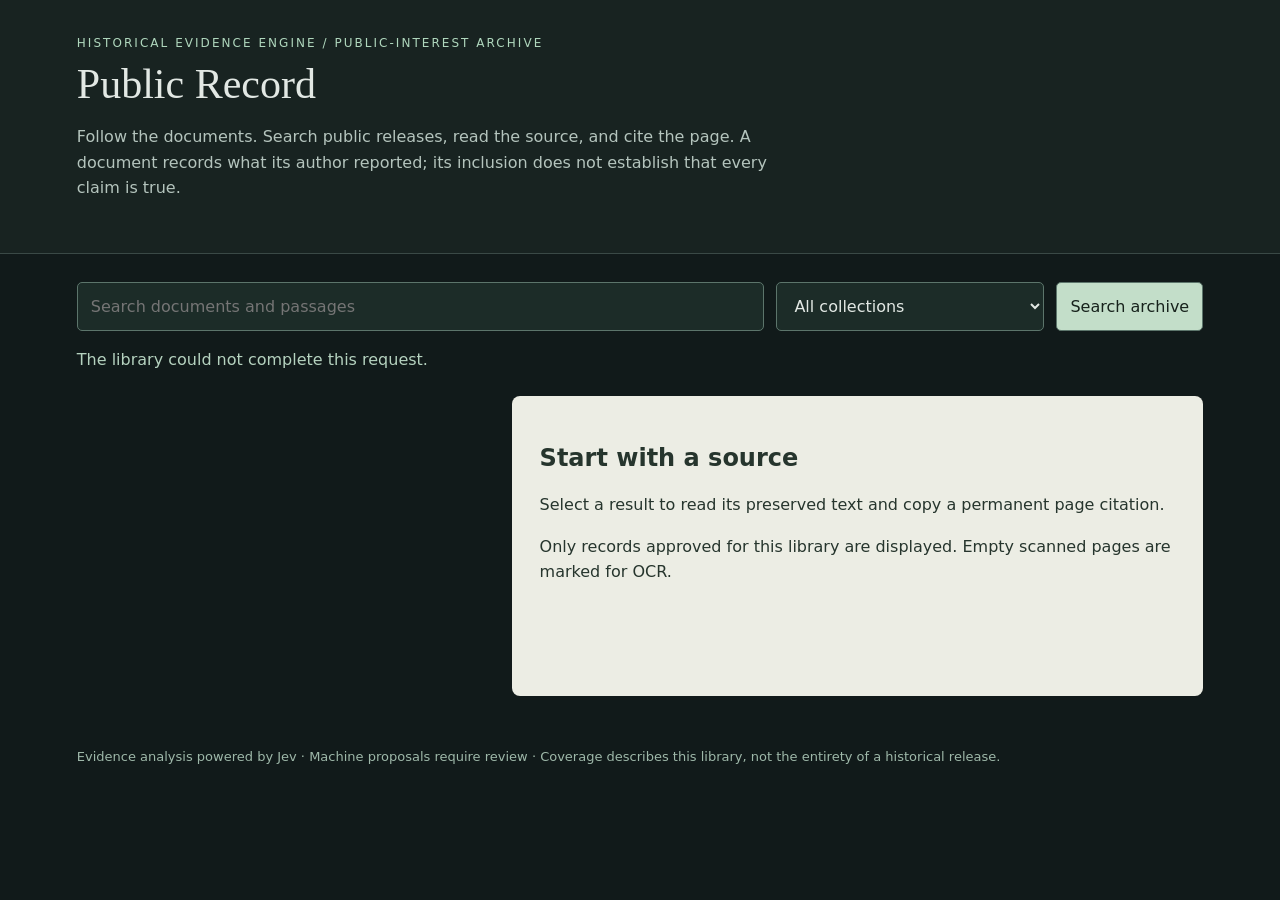
==== src/archive/library.html @ dd809d8c "Add public-interest document library with page search and Jev comparisons" ====
<!doctype html>
<html lang="en"><head><meta charset="utf-8"><meta name="viewport" content="width=device-width,initial-scale=1">
<title>Public Record · Document Library</title>
<style>
:root{font-family:system-ui,sans-serif;color:#e2e8e4;background:#111a1a;color-scheme:dark}*{box-sizing:border-box}body{margin:0}header{padding:36px 6vw;border-bottom:1px solid #3a4946;background:#182321}h1{font:42px Georgia,serif;margin:10px 0}p{line-height:1.6}.eyebrow{letter-spacing:.17em;color:#afd7bd;font-size:12px;text-transform:uppercase}.intro{max-width:720px;color:#b4c4bd}main{padding:28px 6vw;max-width:1600px;margin:auto}form{display:flex;gap:12px;flex-wrap:wrap}input,select,button{font:inherit;padding:13px;border:1px solid #5c756b;border-radius:5px;background:#1c2c28;color:inherit}input{flex:1;min-width:190px}button{cursor:pointer;background:#c3dec9;color:#17221c}a{color:#bee1cc}#layout{display:grid;grid-template-columns:minmax(260px,1fr) minmax(320px,1.7fr);gap:28px;margin-top:24px}.card{padding:22px;margin-bottom:14px;border:1px solid #3b5148;border-radius:7px;background:#182520}.card h2{font:23px Georgia,serif;margin:10px 0}.meta{font-size:12px;color:#afc4b8;line-height:1.7}.excerpt{color:#c2cfc8;font-size:14px}#reader{background:#ecede4;color:#26352d;border-radius:8px;padding:28px;align-self:start;min-height:300px;overflow-wrap:anywhere}#reader a{color:#285e48}#reader .meta{color:#4e6458}.page{border-top:1px solid #a9b9ab;padding:20px 0;scroll-margin:20px}.page p{white-space:pre-wrap;font:17px/1.7 Georgia,serif}.page:target{background:#d5e5cf}.warning{color:#875024}#status{min-height:25px;color:#b5d2bf}#coverage{font-size:13px;color:#acc1b3}footer{padding:25px 6vw;color:#9eb8a9;font-size:13px}mark{background:#f4d990;color:#26352d}@media(max-width:800px){#layout{grid-template-columns:1fr}h1{font-size:34px}#reader{padding:20px}}
</style></head><body>
<header><div class="eyebrow">Historical Evidence Engine / Public-interest archive</div><h1>Public Record</h1><p class="intro">Follow the documents. Search public releases, read the source, and cite the page. A document records what its author reported; its inclusion does not establish that every claim is true.</p></header>
<main><form id="search"><input id="query" aria-label="Search documents" placeholder="Search documents and passages"><select id="collection" aria-label="Collection"><option value="">All collections</option><option value="september11">September 11</option><option value="wikileaks">WikiLeaks</option><option value="snowden">Snowden</option><option value="pentagon_papers">Pentagon Papers</option><option value="pentagon_disclosures">Other Pentagon disclosures</option><option value="epstein">Epstein records</option></select><button>Search archive</button></form><p id="status" role="status"></p><div id="coverage"></div><div id="layout"><section aria-label="Search results"><div id="results"></div><button id="more" hidden>Load more</button></section><article id="reader"><h2>Start with a source</h2><p>Select a result to read its preserved text and copy a permanent page citation.</p><p>Only records approved for this library are displayed. Empty scanned pages are marked for OCR.</p></article></div></main>
<footer>Evidence analysis powered by Jev · Machine proposals require review · Coverage describes this library, not the entirety of a historical release.</footer>
<script>
const $=id=>document.getElementById(id);let offset=0,searchGeneration=0,readerGeneration=0;
function el(tag,text,cls){const e=document.createElement(tag);if(text!==undefined)e.textContent=text;if(cls)e.className=cls;return e}
async function api(url){const r=await fetch(url);if(!r.ok)throw Error('The library could not complete this request.');return r.json()}
function link(text,url){const a=el('a',text);a.href=url;return a}
function highlighted(text){const p=el('p',undefined,'excerpt');const terms=$('query').value.match(/\w+/g)||[];if(!terms.length){p.textContent=text;return p}const escaped=terms.map(t=>t.replace(/[.*+?^${}()|[\]\\]/g,'\\$&'));const pattern=new RegExp('('+escaped.join('|')+')','gi');text.split(pattern).forEach((part,i)=>p.append(i%2?el('mark',part):document.createTextNode(part)));return p}
async function search(reset=true){const generation=++searchGeneration;if(reset){offset=0;$('results').replaceChildren()}$('status').textContent='Searching…';$('more').hidden=true;try{const rows=await api('/api/search?'+new URLSearchParams({q:$('query').value,collection:$('collection').value,offset}));if(generation!==searchGeneration)return;for(const r of rows){const card=el('div',undefined,'card');card.append(el('div',r.collection.replaceAll('_',' ')+' / '+r.release_id,'eyebrow'));const h=el('h2');h.append(link(r.title,'#doc='+r.id+'&page='+r.page));card.append(h,el('div','Page '+r.page+' · '+r.extraction_status.replaceAll('_',' '),'meta'),highlighted(r.excerpt));$('results').append(card)}offset+=rows.length;$('status').textContent=offset?offset+' page results loaded':'No approved documents match. Import a source manifest and review publication to populate the library.';$('more').hidden=rows.length<30}catch(e){$('status').textContent=e.message}}
async function read(){const params=new URLSearchParams(location.hash.slice(1));if(!params.has('doc'))return;const generation=++readerGeneration;try{const d=await api('/api/documents/'+encodeURIComponent(params.get('doc')));if(generation!==readerGeneration)return;const box=$('reader');box.replaceChildren(el('div',d.collection.replaceAll('_',' '),'eyebrow'),el('h2',d.title),el('p','Release: '+d.release_id+' · Retrieved '+d.retrieved_at.slice(0,10),'meta'));const source=link('Original source',d.source_url);source.target='_blank';source.rel='noopener noreferrer';if(d.format==='record')box.append(el('p','Normalized source record: this may contain only metadata, not the full original document.','warning'));box.append(source,document.createTextNode(' · '),link('Download preserved file','/api/documents/'+d.id+'/original'),el('p','SHA-256: '+d.sha256,'meta'));for(const page of d.pages){const section=el('section',undefined,'page');section.id='page-'+page.number;section.append(el('h3','Page '+page.number));const cite=el('button','Copy page citation');cite.onclick=async()=>{const url=location.origin+'/#doc='+d.id+'&page='+page.number;try{await navigator.clipboard.writeText(d.title+', p. '+page.number+'. '+d.source_url+' — '+url);cite.textContent='Copied'}catch{cite.textContent='Copy this page URL from the address bar';location.hash='doc='+d.id+'&page='+page.number}};section.append(cite,el('p',page.needs_ocr?'This page requires OCR. Consult the preserved original.':page.text,page.needs_ocr?'warning':undefined));box.append(section)}const page=Number(params.get('page')||1);$('page-'+page)?.scrollIntoView({block:'start'})}catch(e){$('reader').replaceChildren(el('p',e.message))}}
$('search').onsubmit=e=>{e.preventDefault();search()};$('more').onclick=()=>search(false);window.addEventListener('hashchange',read);search();read();api('/api/coverage').then(rows=>{$('coverage').textContent=rows.map(r=>r.collection+': '+r.versions+' approved versions'+(r.needs_ocr?' ('+r.needs_ocr+' need OCR)':'')).join(' · ')||'No published records yet.'}).catch(()=>{});
</script></body></html>
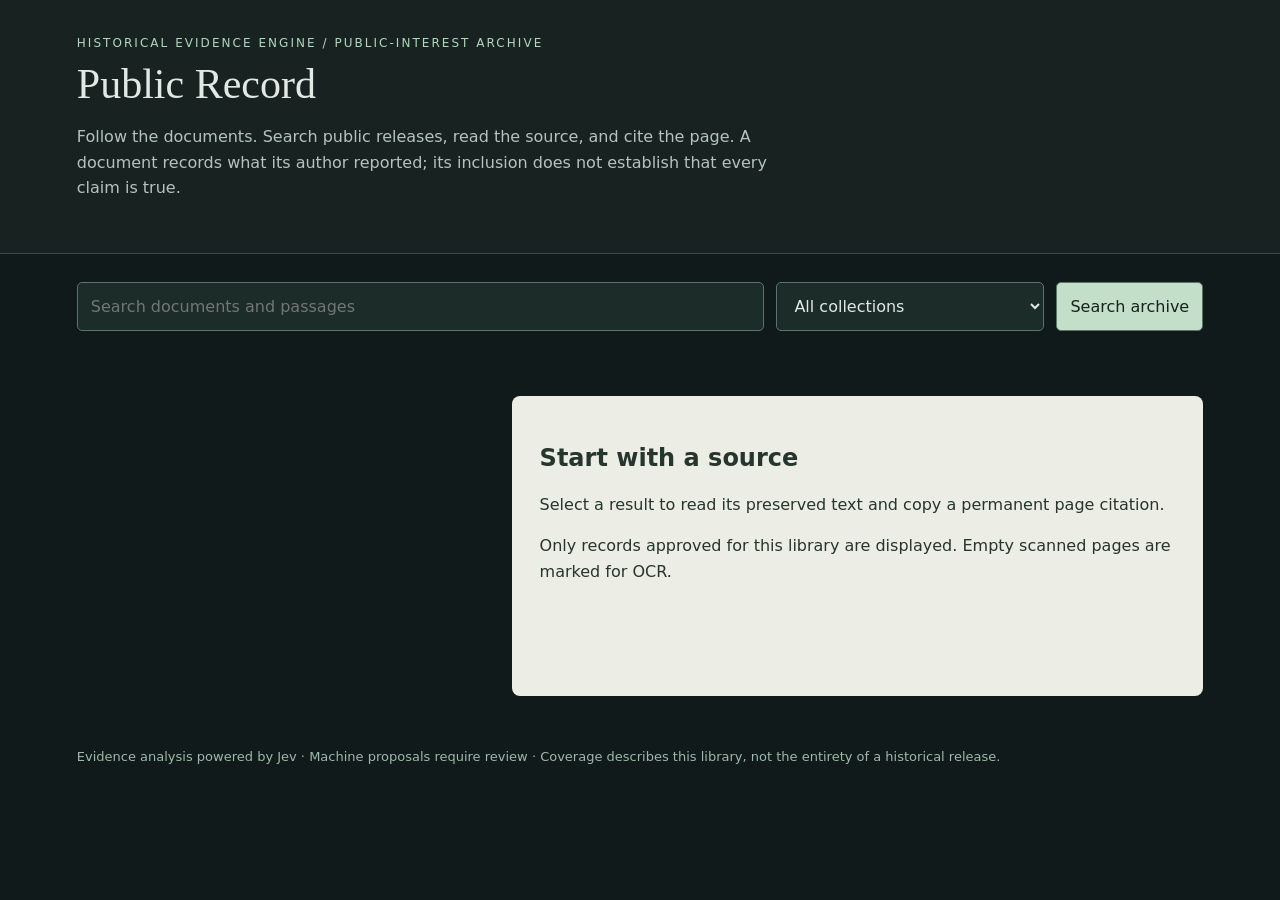
==== commit 506463a2: "Expand archive with complete Pentagon Papers inventory and restartable imports" ====
--- a/src/archive/library.html
+++ b/src/archive/library.html
@@ -3,17 +3,10 @@
 <title>Public Record · Document Library</title>
 <style>
 :root{font-family:system-ui,sans-serif;color:#e2e8e4;background:#111a1a;color-scheme:dark}*{box-sizing:border-box}body{margin:0}header{padding:36px 6vw;border-bottom:1px solid #3a4946;background:#182321}h1{font:42px Georgia,serif;margin:10px 0}p{line-height:1.6}.eyebrow{letter-spacing:.17em;color:#afd7bd;font-size:12px;text-transform:uppercase}.intro{max-width:720px;color:#b4c4bd}main{padding:28px 6vw;max-width:1600px;margin:auto}form{display:flex;gap:12px;flex-wrap:wrap}input,select,button{font:inherit;padding:13px;border:1px solid #5c756b;border-radius:5px;background:#1c2c28;color:inherit}input{flex:1;min-width:190px}button{cursor:pointer;background:#c3dec9;color:#17221c}a{color:#bee1cc}#layout{display:grid;grid-template-columns:minmax(260px,1fr) minmax(320px,1.7fr);gap:28px;margin-top:24px}.card{padding:22px;margin-bottom:14px;border:1px solid #3b5148;border-radius:7px;background:#182520}.card h2{font:23px Georgia,serif;margin:10px 0}.meta{font-size:12px;color:#afc4b8;line-height:1.7}.excerpt{color:#c2cfc8;font-size:14px}#reader{background:#ecede4;color:#26352d;border-radius:8px;padding:28px;align-self:start;min-height:300px;overflow-wrap:anywhere}#reader a{color:#285e48}#reader .meta{color:#4e6458}.page{border-top:1px solid #a9b9ab;padding:20px 0;scroll-margin:20px}.page p{white-space:pre-wrap;font:17px/1.7 Georgia,serif}.page:target{background:#d5e5cf}.warning{color:#875024}#status{min-height:25px;color:#b5d2bf}#coverage{font-size:13px;color:#acc1b3}footer{padding:25px 6vw;color:#9eb8a9;font-size:13px}mark{background:#f4d990;color:#26352d}@media(max-width:800px){#layout{grid-template-columns:1fr}h1{font-size:34px}#reader{padding:20px}}
+
+.page-nav{display:flex;align-items:center;gap:8px;margin-top:22px}.page-nav input{width:78px;min-width:50px;flex:none;background:#fff;color:#26352d}.page-nav button{padding:9px}.page-nav span{font-size:13px}button:disabled{opacity:.45;cursor:default}.coverage-total{font-size:17px;color:#c8dece}details{margin-top:16px}summary{cursor:pointer;font-size:13px}.card{overflow-wrap:anywhere}
 </style></head><body>
 <header><div class="eyebrow">Historical Evidence Engine / Public-interest archive</div><h1>Public Record</h1><p class="intro">Follow the documents. Search public releases, read the source, and cite the page. A document records what its author reported; its inclusion does not establish that every claim is true.</p></header>
 <main><form id="search"><input id="query" aria-label="Search documents" placeholder="Search documents and passages"><select id="collection" aria-label="Collection"><option value="">All collections</option><option value="september11">September 11</option><option value="wikileaks">WikiLeaks</option><option value="snowden">Snowden</option><option value="pentagon_papers">Pentagon Papers</option><option value="pentagon_disclosures">Other Pentagon disclosures</option><option value="epstein">Epstein records</option></select><button>Search archive</button></form><p id="status" role="status"></p><div id="coverage"></div><div id="layout"><section aria-label="Search results"><div id="results"></div><button id="more" hidden>Load more</button></section><article id="reader"><h2>Start with a source</h2><p>Select a result to read its preserved text and copy a permanent page citation.</p><p>Only records approved for this library are displayed. Empty scanned pages are marked for OCR.</p></article></div></main>
 <footer>Evidence analysis powered by Jev · Machine proposals require review · Coverage describes this library, not the entirety of a historical release.</footer>
-<script>
-const $=id=>document.getElementById(id);let offset=0,searchGeneration=0,readerGeneration=0;
-function el(tag,text,cls){const e=document.createElement(tag);if(text!==undefined)e.textContent=text;if(cls)e.className=cls;return e}
-async function api(url){const r=await fetch(url);if(!r.ok)throw Error('The library could not complete this request.');return r.json()}
-function link(text,url){const a=el('a',text);a.href=url;return a}
-function highlighted(text){const p=el('p',undefined,'excerpt');const terms=$('query').value.match(/\w+/g)||[];if(!terms.length){p.textContent=text;return p}const escaped=terms.map(t=>t.replace(/[.*+?^${}()|[\]\\]/g,'\\$&'));const pattern=new RegExp('('+escaped.join('|')+')','gi');text.split(pattern).forEach((part,i)=>p.append(i%2?el('mark',part):document.createTextNode(part)));return p}
-async function search(reset=true){const generation=++searchGeneration;if(reset){offset=0;$('results').replaceChildren()}$('status').textContent='Searching…';$('more').hidden=true;try{const rows=await api('/api/search?'+new URLSearchParams({q:$('query').value,collection:$('collection').value,offset}));if(generation!==searchGeneration)return;for(const r of rows){const card=el('div',undefined,'card');card.append(el('div',r.collection.replaceAll('_',' ')+' / '+r.release_id,'eyebrow'));const h=el('h2');h.append(link(r.title,'#doc='+r.id+'&page='+r.page));card.append(h,el('div','Page '+r.page+' · '+r.extraction_status.replaceAll('_',' '),'meta'),highlighted(r.excerpt));$('results').append(card)}offset+=rows.length;$('status').textContent=offset?offset+' page results loaded':'No approved documents match. Import a source manifest and review publication to populate the library.';$('more').hidden=rows.length<30}catch(e){$('status').textContent=e.message}}
-async function read(){const params=new URLSearchParams(location.hash.slice(1));if(!params.has('doc'))return;const generation=++readerGeneration;try{const d=await api('/api/documents/'+encodeURIComponent(params.get('doc')));if(generation!==readerGeneration)return;const box=$('reader');box.replaceChildren(el('div',d.collection.replaceAll('_',' '),'eyebrow'),el('h2',d.title),el('p','Release: '+d.release_id+' · Retrieved '+d.retrieved_at.slice(0,10),'meta'));const source=link('Original source',d.source_url);source.target='_blank';source.rel='noopener noreferrer';if(d.format==='record')box.append(el('p','Normalized source record: this may contain only metadata, not the full original document.','warning'));box.append(source,document.createTextNode(' · '),link('Download preserved file','/api/documents/'+d.id+'/original'),el('p','SHA-256: '+d.sha256,'meta'));for(const page of d.pages){const section=el('section',undefined,'page');section.id='page-'+page.number;section.append(el('h3','Page '+page.number));const cite=el('button','Copy page citation');cite.onclick=async()=>{const url=location.origin+'/#doc='+d.id+'&page='+page.number;try{await navigator.clipboard.writeText(d.title+', p. '+page.number+'. '+d.source_url+' — '+url);cite.textContent='Copied'}catch{cite.textContent='Copy this page URL from the address bar';location.hash='doc='+d.id+'&page='+page.number}};section.append(cite,el('p',page.needs_ocr?'This page requires OCR. Consult the preserved original.':page.text,page.needs_ocr?'warning':undefined));box.append(section)}const page=Number(params.get('page')||1);$('page-'+page)?.scrollIntoView({block:'start'})}catch(e){$('reader').replaceChildren(el('p',e.message))}}
-$('search').onsubmit=e=>{e.preventDefault();search()};$('more').onclick=()=>search(false);window.addEventListener('hashchange',read);search();read();api('/api/coverage').then(rows=>{$('coverage').textContent=rows.map(r=>r.collection+': '+r.versions+' approved versions'+(r.needs_ocr?' ('+r.needs_ocr+' need OCR)':'')).join(' · ')||'No published records yet.'}).catch(()=>{});
-</script></body></html>
+<script src="/library.js"></script></body></html>
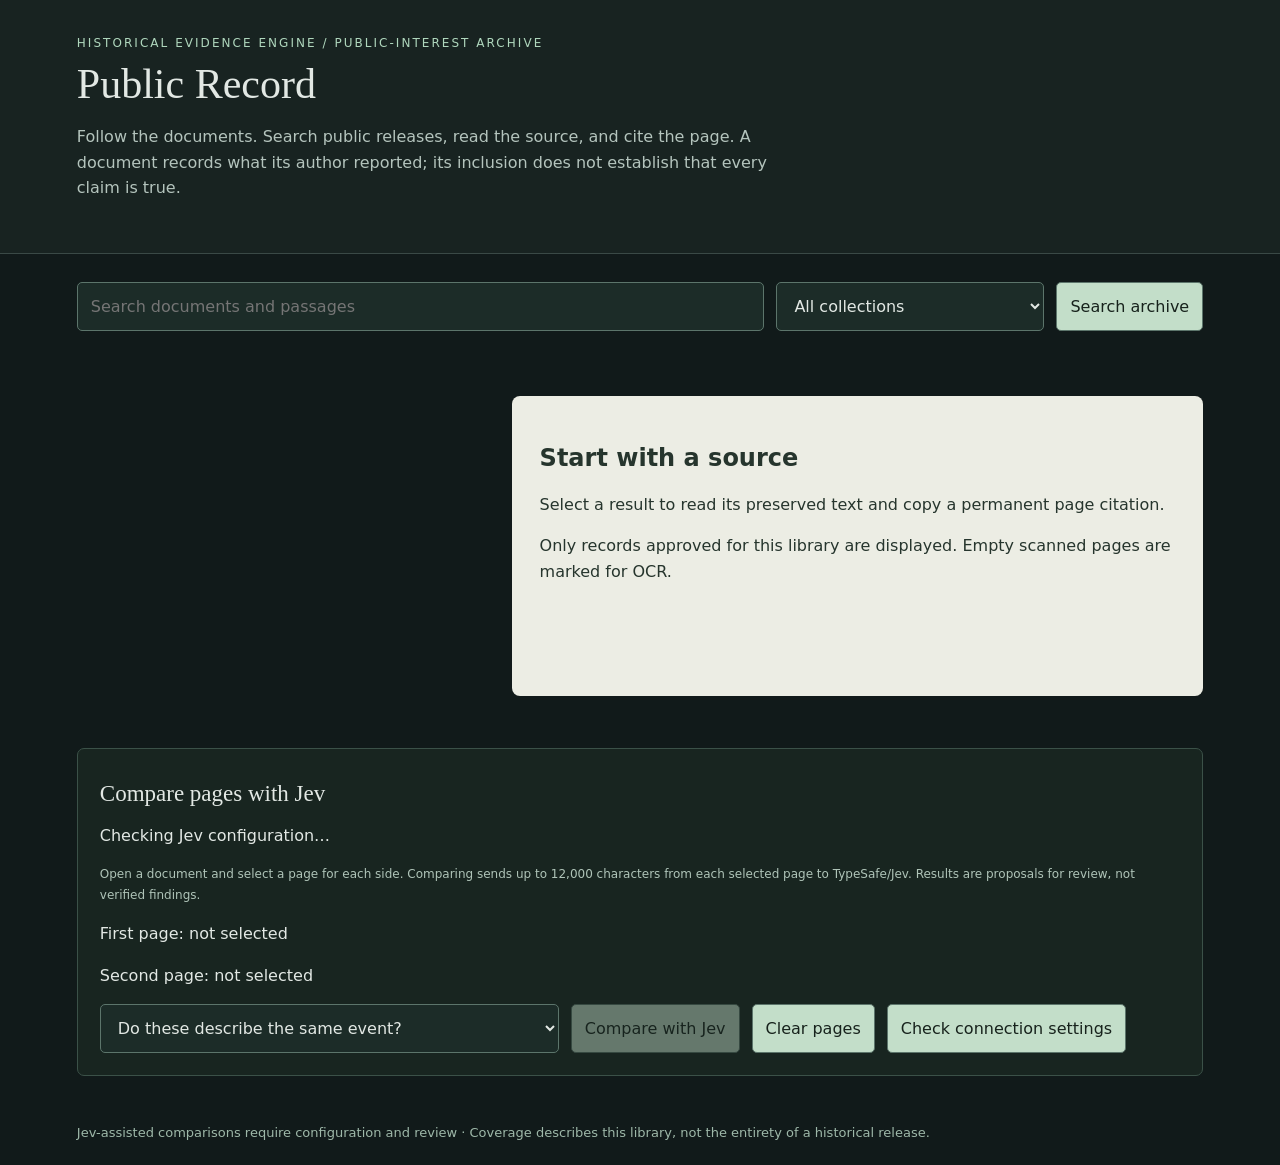
==== commit ebe9a5ec: "Wire Jev page comparisons into archive reader" ====
--- a/src/archive/library.html
+++ b/src/archive/library.html
@@ -8,5 +8,6 @@
 </style></head><body>
 <header><div class="eyebrow">Historical Evidence Engine / Public-interest archive</div><h1>Public Record</h1><p class="intro">Follow the documents. Search public releases, read the source, and cite the page. A document records what its author reported; its inclusion does not establish that every claim is true.</p></header>
 <main><form id="search"><input id="query" aria-label="Search documents" placeholder="Search documents and passages"><select id="collection" aria-label="Collection"><option value="">All collections</option><option value="september11">September 11</option><option value="wikileaks">WikiLeaks</option><option value="snowden">Snowden</option><option value="pentagon_papers">Pentagon Papers</option><option value="pentagon_disclosures">Other Pentagon disclosures</option><option value="epstein">Epstein records</option></select><button>Search archive</button></form><p id="status" role="status"></p><div id="coverage"></div><div id="layout"><section aria-label="Search results"><div id="results"></div><button id="more" hidden>Load more</button></section><article id="reader"><h2>Start with a source</h2><p>Select a result to read its preserved text and copy a permanent page citation.</p><p>Only records approved for this library are displayed. Empty scanned pages are marked for OCR.</p></article></div></main>
-<footer>Evidence analysis powered by Jev · Machine proposals require review · Coverage describes this library, not the entirety of a historical release.</footer>
+<section id="jev" class="card" style="margin:24px 6vw" aria-label="Jev comparison"><h2>Compare pages with Jev</h2><p id="jev-status" role="status">Checking Jev configuration…</p><p class="meta">Open a document and select a page for each side. Comparing sends up to 12,000 characters from each selected page to TypeSafe/Jev. Results are proposals for review, not verified findings.</p><p id="jev-left">First page: not selected</p><p id="jev-right">Second page: not selected</p><form id="jev-form"><select id="jev-question" aria-label="Comparison question"><option value="same_event">Do these describe the same event?</option><option value="same_entity">Do these refer to the same person or organization?</option><option value="duplicate_or_derivative">Is one a duplicate or derived from the other?</option></select><button id="jev-run" disabled>Compare with Jev</button><button id="jev-clear" type="button">Clear pages</button><button id="jev-refresh" type="button">Check connection settings</button></form><div id="jev-result" aria-live="polite"></div></section>
+<footer>Jev-assisted comparisons require configuration and review · Coverage describes this library, not the entirety of a historical release.</footer>
 <script src="/library.js"></script></body></html>
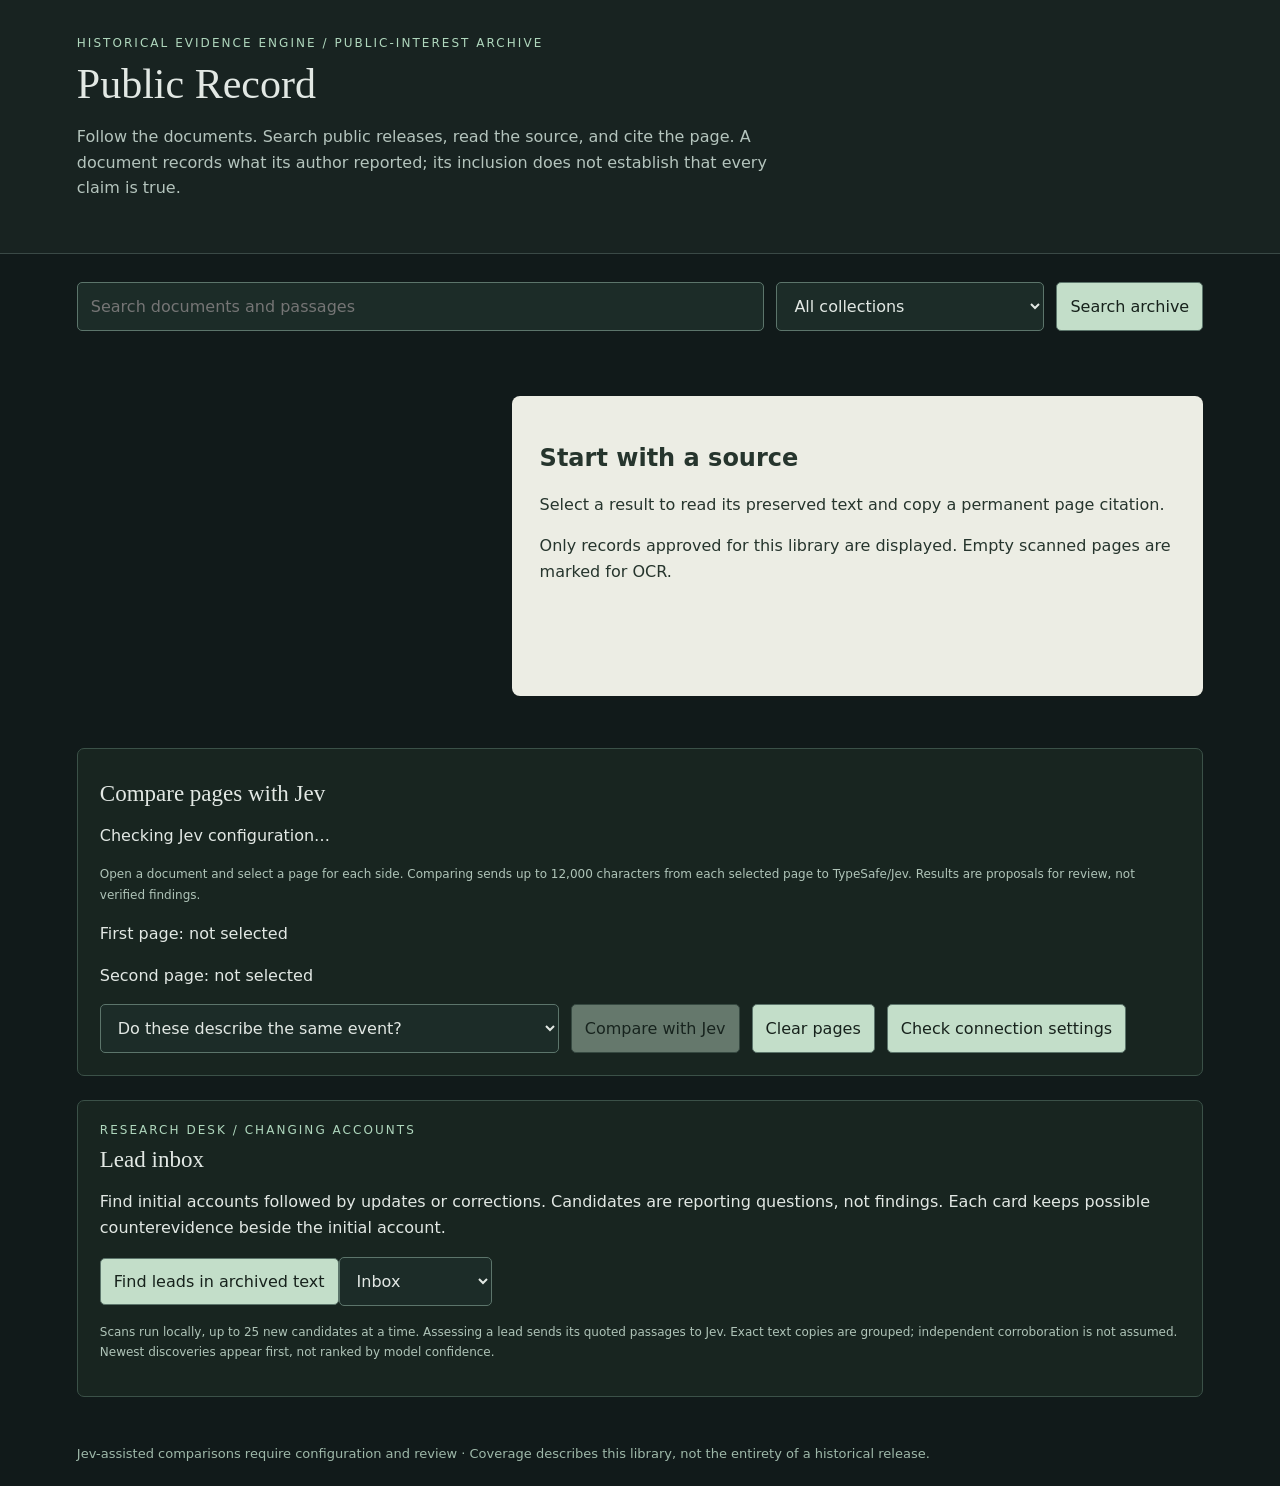
==== commit 4146d07c: "Add evidence-first Jev reporting lead inbox and bounded discovery bot" ====
--- a/src/archive/library.html
+++ b/src/archive/library.html
@@ -9,5 +9,6 @@
 <header><div class="eyebrow">Historical Evidence Engine / Public-interest archive</div><h1>Public Record</h1><p class="intro">Follow the documents. Search public releases, read the source, and cite the page. A document records what its author reported; its inclusion does not establish that every claim is true.</p></header>
 <main><form id="search"><input id="query" aria-label="Search documents" placeholder="Search documents and passages"><select id="collection" aria-label="Collection"><option value="">All collections</option><option value="september11">September 11</option><option value="wikileaks">WikiLeaks</option><option value="snowden">Snowden</option><option value="pentagon_papers">Pentagon Papers</option><option value="pentagon_disclosures">Other Pentagon disclosures</option><option value="epstein">Epstein records</option></select><button>Search archive</button></form><p id="status" role="status"></p><div id="coverage"></div><div id="layout"><section aria-label="Search results"><div id="results"></div><button id="more" hidden>Load more</button></section><article id="reader"><h2>Start with a source</h2><p>Select a result to read its preserved text and copy a permanent page citation.</p><p>Only records approved for this library are displayed. Empty scanned pages are marked for OCR.</p></article></div></main>
 <section id="jev" class="card" style="margin:24px 6vw" aria-label="Jev comparison"><h2>Compare pages with Jev</h2><p id="jev-status" role="status">Checking Jev configuration…</p><p class="meta">Open a document and select a page for each side. Comparing sends up to 12,000 characters from each selected page to TypeSafe/Jev. Results are proposals for review, not verified findings.</p><p id="jev-left">First page: not selected</p><p id="jev-right">Second page: not selected</p><form id="jev-form"><select id="jev-question" aria-label="Comparison question"><option value="same_event">Do these describe the same event?</option><option value="same_entity">Do these refer to the same person or organization?</option><option value="duplicate_or_derivative">Is one a duplicate or derived from the other?</option></select><button id="jev-run" disabled>Compare with Jev</button><button id="jev-clear" type="button">Clear pages</button><button id="jev-refresh" type="button">Check connection settings</button></form><div id="jev-result" aria-live="polite"></div></section>
+<section class="card" style="margin:24px 6vw" aria-label="Reporting leads"><div class="eyebrow">Research desk / Changing accounts</div><h2>Lead inbox</h2><p>Find initial accounts followed by updates or corrections. Candidates are reporting questions, not findings. Each card keeps possible counterevidence beside the initial account.</p><button id="leads-scan">Find leads in archived text</button><select id="leads-filter" aria-label="Lead status"><option value="inbox">Inbox</option><option value="investigating">Investigating</option><option value="dismissed">Dismissed</option><option value="all">All leads</option></select><p id="leads-status" role="status"></p><p class="meta">Scans run locally, up to 25 new candidates at a time. Assessing a lead sends its quoted passages to Jev. Exact text copies are grouped; independent corroboration is not assumed. Newest discoveries appear first, not ranked by model confidence.</p><div id="leads-list"></div></section>
 <footer>Jev-assisted comparisons require configuration and review · Coverage describes this library, not the entirety of a historical release.</footer>
 <script src="/library.js"></script></body></html>
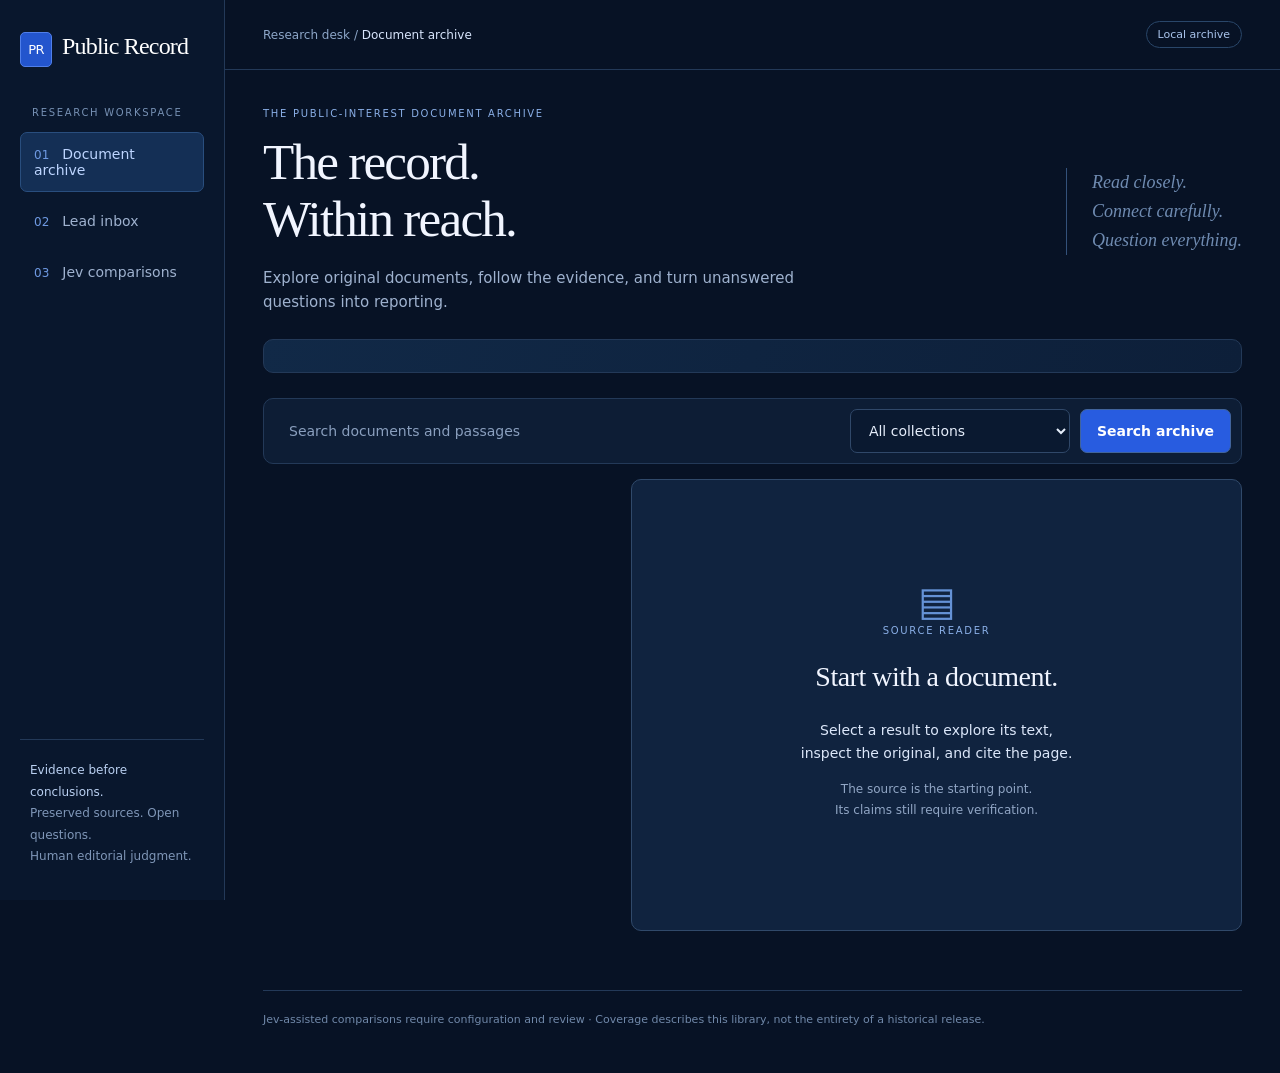
==== commit 94c6b2f9: "Redesign archive as a deep-blue research workspace" ====
--- a/src/archive/library.html
+++ b/src/archive/library.html
@@ -2,13 +2,10 @@
 <html lang="en"><head><meta charset="utf-8"><meta name="viewport" content="width=device-width,initial-scale=1">
 <title>Public Record · Document Library</title>
 <style>
-:root{font-family:system-ui,sans-serif;color:#e2e8e4;background:#111a1a;color-scheme:dark}*{box-sizing:border-box}body{margin:0}header{padding:36px 6vw;border-bottom:1px solid #3a4946;background:#182321}h1{font:42px Georgia,serif;margin:10px 0}p{line-height:1.6}.eyebrow{letter-spacing:.17em;color:#afd7bd;font-size:12px;text-transform:uppercase}.intro{max-width:720px;color:#b4c4bd}main{padding:28px 6vw;max-width:1600px;margin:auto}form{display:flex;gap:12px;flex-wrap:wrap}input,select,button{font:inherit;padding:13px;border:1px solid #5c756b;border-radius:5px;background:#1c2c28;color:inherit}input{flex:1;min-width:190px}button{cursor:pointer;background:#c3dec9;color:#17221c}a{color:#bee1cc}#layout{display:grid;grid-template-columns:minmax(260px,1fr) minmax(320px,1.7fr);gap:28px;margin-top:24px}.card{padding:22px;margin-bottom:14px;border:1px solid #3b5148;border-radius:7px;background:#182520}.card h2{font:23px Georgia,serif;margin:10px 0}.meta{font-size:12px;color:#afc4b8;line-height:1.7}.excerpt{color:#c2cfc8;font-size:14px}#reader{background:#ecede4;color:#26352d;border-radius:8px;padding:28px;align-self:start;min-height:300px;overflow-wrap:anywhere}#reader a{color:#285e48}#reader .meta{color:#4e6458}.page{border-top:1px solid #a9b9ab;padding:20px 0;scroll-margin:20px}.page p{white-space:pre-wrap;font:17px/1.7 Georgia,serif}.page:target{background:#d5e5cf}.warning{color:#875024}#status{min-height:25px;color:#b5d2bf}#coverage{font-size:13px;color:#acc1b3}footer{padding:25px 6vw;color:#9eb8a9;font-size:13px}mark{background:#f4d990;color:#26352d}@media(max-width:800px){#layout{grid-template-columns:1fr}h1{font-size:34px}#reader{padding:20px}}
-
-.page-nav{display:flex;align-items:center;gap:8px;margin-top:22px}.page-nav input{width:78px;min-width:50px;flex:none;background:#fff;color:#26352d}.page-nav button{padding:9px}.page-nav span{font-size:13px}button:disabled{opacity:.45;cursor:default}.coverage-total{font-size:17px;color:#c8dece}details{margin-top:16px}summary{cursor:pointer;font-size:13px}.card{overflow-wrap:anywhere}
+:root{font-family:Inter,ui-sans-serif,system-ui,-apple-system,sans-serif;color:#dce7fa;background:#071225;color-scheme:dark;font-size:14px;--line:#233958;--muted:#91a6c5;--panel:#0e1e37;--accent:#82b1ff}*{box-sizing:border-box}[hidden]{display:none!important}body{margin:0}button,input,select{font:inherit}button,a,input,select,summary{outline-offset:5px}a{color:#93bcff;text-underline-offset:4px}button{cursor:pointer;border:1px solid #41649c;border-radius:7px;padding:11px 16px;background:#285ce0;color:white;font-weight:600;transition:background .15s}button:hover{background:#3971f1}button:disabled{opacity:.45;cursor:default}input,select{padding:12px 14px;border:1px solid #304869;border-radius:7px;background:#0a1930;color:#e5edfa;min-width:0}input::placeholder{color:#8a9fbe}p{line-height:1.65}h1,h2,h3,h4{color:#f1f5ff}h1{font:clamp(36px,4vw,56px)/1.12 Georgia,serif;letter-spacing:-1.8px;margin:14px 0 18px}h2{font-size:22px;letter-spacing:-.5px}h3{font-size:18px;line-height:1.5}h4{font-size:12px;text-transform:uppercase;letter-spacing:.1em;margin-top:25px}.sidebar{position:fixed;inset:0 auto 0 0;width:225px;background:#09172d;border-right:1px solid var(--line);padding:32px 20px;display:flex;flex-direction:column;z-index:2}.brand{font:24px Georgia,serif;color:white;letter-spacing:-.8px}.brand span{display:inline-grid;place-items:center;font:13px system-ui;background:#2355cd;border:1px solid #507fea;width:32px;height:35px;border-radius:5px;margin-right:10px}.side-label{font-size:10px;letter-spacing:.17em;color:#7791b4;margin:40px 12px 14px;text-transform:uppercase}.sidebar nav{display:grid;gap:7px}.nav-button{background:transparent;border:1px solid transparent;text-align:left;color:#9fb2cf;padding:13px;font-weight:500}.nav-button:hover{background:#112947}.nav-button[aria-current=page]{background:#142f55;color:#bdd5ff;border-color:#294e7e}.nav-button span{margin-right:13px;color:#6e99e2;font-size:12px}.side-bottom{margin-top:auto;border-top:1px solid var(--line);padding:20px 10px 0;color:#7f96b7;font-size:12px;line-height:1.8}.side-bottom strong{color:#bad0f1;font-weight:500}.workspace{margin-left:225px}.topbar{height:70px;border-bottom:1px solid var(--line);display:flex;align-items:center;justify-content:space-between;padding:0 38px;color:#8da6c8;font-size:12px}.topbar strong{color:#d8e5fc;font-weight:500}.local-badge{border:1px solid #294669;border-radius:20px;padding:6px 11px;color:#a9c4ec;font-size:11px}main{max-width:1600px;margin:auto;padding:34px 38px}.eyebrow{font-size:10px;letter-spacing:.17em;text-transform:uppercase;color:#8aafe7}.hero{display:flex;justify-content:space-between;gap:40px;align-items:center;padding:4px 0 24px}.intro{max-width:570px;color:#9fb2cf;font-size:15px;margin-bottom:0}.hero-note{color:#6f8bb1;font:italic 18px/1.6 Georgia,serif;border-left:1px solid #33517a;padding-left:25px;max-width:220px}.meta{font-size:12px;line-height:1.7;color:var(--muted)}#coverage{border:1px solid var(--line);background:linear-gradient(110deg,#112947,#0d1f39);border-radius:10px;padding:16px 22px;margin-bottom:25px;display:flex;flex-wrap:wrap;gap:6px 25px;align-items:center}.coverage-total{color:#d6e7ff;font-size:17px;margin:0;width:100%;font-weight:500}#coverage .meta{font-size:11px}form{display:flex;gap:10px;flex-wrap:wrap}#search{background:#0d1d35;border:1px solid var(--line);border-radius:10px;padding:10px}#query{flex:1;min-width:160px;border-color:transparent;background:transparent}#collection{max-width:220px}#status{color:#879fbe;font-size:12px;margin:15px 0}#layout{display:grid;grid-template-columns:minmax(260px,.85fr) minmax(0,1.5fr);gap:22px;align-items:start}.results-pane{max-height:80vh;overflow-y:auto;padding-right:5px}.card{border:1px solid var(--line);border-radius:9px;background:var(--panel);padding:20px;margin-bottom:10px;overflow-wrap:anywhere}.card h2{font:21px/1.35 Georgia,serif;margin:12px 0}.card h2 a{text-decoration:none;color:#d1e2ff}.card:hover{border-color:#375780}.excerpt{font-size:12px;color:#9aafcf;line-height:1.7;display:-webkit-box;-webkit-line-clamp:3;-webkit-box-orient:vertical;overflow:hidden}#reader{background:#10233f;border:1px solid #30496a;border-radius:10px;padding:28px;min-height:440px;max-height:80vh;overflow:auto;scrollbar-color:#355174 transparent;overflow-wrap:anywhere}#reader h2{font:28px/1.3 Georgia,serif}#reader>p{color:#9fb6d7}#reader .page-body{font:17px/1.9 Georgia,serif;color:#d2def1;white-space:pre-wrap}.empty-reader{padding:70px 10px;text-align:center}.empty-reader .reader-icon{font:40px Georgia,serif;color:#6592d6}.page{border-top:1px solid #30496a;margin-top:22px;padding-top:12px}.page>button{font-size:11px;padding:9px;margin:0 6px 8px 0;background:#193862;border-color:#365782}.page-nav{align-items:center;margin-top:20px;gap:7px}.page-nav input{width:65px}.page-nav button{padding:8px 11px;background:#183658}.page-nav span{font-size:12px;color:var(--muted)}details{margin-top:15px}summary{cursor:pointer;color:#acc9f1;font-size:12px;line-height:1.6}mark{background:#284e82;color:#e9f3ff;border-radius:2px}.warning{color:#efc18e}.view-heading{margin:8px 0 25px;max-width:720px}.view-heading h1{font-size:42px}.panel{background:#0e203b;border:1px solid var(--line);padding:26px;border-radius:10px}.selection-grid{display:grid;grid-template-columns:1fr 1fr;gap:16px;margin:25px 0}.selection-grid p{border:1px dashed #3b5c89;padding:20px;border-radius:8px;background:#0a1a31;margin:0;min-height:80px}#jev-form{padding-top:10px}#jev-question{flex:1;min-width:240px}#jev-clear,#jev-refresh,#leads-scan{background:#162f52;border-color:#304e78;color:#b7ccef}#jev-result{margin-top:25px}#jev-result:empty{display:none}#jev-result details{border-top:1px solid var(--line);padding-top:16px}#jev-result details p{color:#a9bddb;font:15px/1.8 Georgia,serif}.lead-toolbar{display:flex;gap:10px;flex-wrap:wrap;align-items:center;padding:17px;background:#0e203b;border:1px solid var(--line);border-radius:10px}#leads-filter{margin-left:auto}#leads-list{margin-top:22px}#leads-list>.card{padding:0;overflow:hidden}#leads-list>.card>summary{padding:21px 23px;display:flex;justify-content:space-between;gap:24px;align-items:center;color:#dce8fc;font-size:15px;font-weight:500;list-style:none}#leads-list>.card>summary::after{content:'+';font:22px system-ui;color:#7da6df}#leads-list>.card[open]>summary::after{content:'−'}#leads-list>.card[open]>summary{border-bottom:1px solid var(--line);background:#142d50}.lead-content{padding:5px 25px 25px}.lead-content>h3{font:23px Georgia,serif}.lead-content blockquote{border-left:3px solid #598cd7;background:#0a1b33;margin:10px 0;padding:17px 20px;font:15px/1.85 Georgia,serif;color:#c4d5ef;white-space:pre-wrap}.lead-content li{color:#a1b7d7;line-height:1.8;margin:8px 0}.lead-content form{border-top:1px solid var(--line);margin-top:22px;padding-top:18px}.lead-content input{flex:1;min-width:180px}footer{margin:25px 38px;padding:22px 0;border-top:1px solid var(--line);color:#7088a9;font-size:11px}button:focus-visible,a:focus-visible,summary:focus-visible{outline:2px solid #92b8ff}.mobile-brand{display:none}@media(min-width:1600px){main{padding-top:45px}}@media(max-width:1000px){.sidebar{width:185px;padding:25px 12px}.workspace{margin-left:185px}main{padding:25px 22px}.hero-note{display:none}#layout{grid-template-columns:minmax(230px,.8fr) minmax(0,1fr)}#reader{padding:20px}}@media(max-width:760px){.sidebar{position:static;width:auto;padding:18px;border-right:0;border-bottom:1px solid var(--line)}.brand{font-size:21px}.sidebar nav{display:flex;margin-top:17px;gap:4px}.nav-button{flex:1;font-size:12px;padding:10px 7px;text-align:center}.nav-button span,.side-label,.side-bottom{display:none}.workspace{margin:0}.topbar{height:45px;padding:0 20px}main{padding:25px 16px}.hero{padding-bottom:22px}h1{font-size:40px}#layout{grid-template-columns:1fr}.results-pane{max-height:420px}#reader{max-height:none;min-height:300px}#search select{max-width:none;flex:1}#search button{flex:1}#query{flex-basis:100%}.selection-grid{grid-template-columns:1fr}#leads-filter{margin-left:0;width:100%}.lead-toolbar button{flex:1;font-size:12px}.panel{padding:18px}.view-heading h1{font-size:36px}.lead-content{padding:5px 16px 20px}footer{margin:20px 16px}.hero-note{display:none}}
 </style></head><body>
-<header><div class="eyebrow">Historical Evidence Engine / Public-interest archive</div><h1>Public Record</h1><p class="intro">Follow the documents. Search public releases, read the source, and cite the page. A document records what its author reported; its inclusion does not establish that every claim is true.</p></header>
-<main><form id="search"><input id="query" aria-label="Search documents" placeholder="Search documents and passages"><select id="collection" aria-label="Collection"><option value="">All collections</option><option value="september11">September 11</option><option value="wikileaks">WikiLeaks</option><option value="snowden">Snowden</option><option value="pentagon_papers">Pentagon Papers</option><option value="pentagon_disclosures">Other Pentagon disclosures</option><option value="epstein">Epstein records</option></select><button>Search archive</button></form><p id="status" role="status"></p><div id="coverage"></div><div id="layout"><section aria-label="Search results"><div id="results"></div><button id="more" hidden>Load more</button></section><article id="reader"><h2>Start with a source</h2><p>Select a result to read its preserved text and copy a permanent page citation.</p><p>Only records approved for this library are displayed. Empty scanned pages are marked for OCR.</p></article></div></main>
-<section id="jev" class="card" style="margin:24px 6vw" aria-label="Jev comparison"><h2>Compare pages with Jev</h2><p id="jev-status" role="status">Checking Jev configuration…</p><p class="meta">Open a document and select a page for each side. Comparing sends up to 12,000 characters from each selected page to TypeSafe/Jev. Results are proposals for review, not verified findings.</p><p id="jev-left">First page: not selected</p><p id="jev-right">Second page: not selected</p><form id="jev-form"><select id="jev-question" aria-label="Comparison question"><option value="same_event">Do these describe the same event?</option><option value="same_entity">Do these refer to the same person or organization?</option><option value="duplicate_or_derivative">Is one a duplicate or derived from the other?</option></select><button id="jev-run" disabled>Compare with Jev</button><button id="jev-clear" type="button">Clear pages</button><button id="jev-refresh" type="button">Check connection settings</button></form><div id="jev-result" aria-live="polite"></div></section>
-<section class="card" style="margin:24px 6vw" aria-label="Reporting leads"><div class="eyebrow">Research desk / Changing accounts</div><h2>Lead inbox</h2><p>Find initial accounts followed by updates or corrections. Candidates are reporting questions, not findings. Each card keeps possible counterevidence beside the initial account.</p><button id="leads-scan">Find leads in archived text</button><select id="leads-filter" aria-label="Lead status"><option value="inbox">Inbox</option><option value="investigating">Investigating</option><option value="dismissed">Dismissed</option><option value="all">All leads</option></select><p id="leads-status" role="status"></p><p class="meta">Scans run locally, up to 25 new candidates at a time. Assessing a lead sends its quoted passages to Jev. Exact text copies are grouped; independent corroboration is not assumed. Newest discoveries appear first, not ranked by model confidence.</p><div id="leads-list"></div></section>
-<footer>Jev-assisted comparisons require configuration and review · Coverage describes this library, not the entirety of a historical release.</footer>
+<aside class="sidebar"><div class="brand"><span>PR</span>Public Record</div><div class="side-label">Research workspace</div><nav aria-label="Workspace"><button class="nav-button" data-view="archive" aria-current="page"><span>01</span>Document archive</button><button class="nav-button" data-view="leads"><span>02</span>Lead inbox</button><button class="nav-button" data-view="jev"><span>03</span>Jev comparisons</button></nav><div class="side-bottom"><strong>Evidence before conclusions.</strong><br>Preserved sources. Open questions.<br>Human editorial judgment.</div></aside><div class="workspace"><div class="topbar"><span>Research desk <span aria-hidden="true"> / </span> <strong id="view-name">Document archive</strong></span><span class="local-badge">Local archive</span></div><main><section id="archive-view" data-panel="archive"><header class="hero"><div><div class="eyebrow">The public-interest document archive</div><h1>The record.<br>Within reach.</h1><p class="intro">Explore original documents, follow the evidence, and turn unanswered questions into reporting.</p></div><div class="hero-note">Read closely.<br>Connect carefully.<br>Question everything.</div></header><div id="coverage"></div><form id="search"><input id="query" aria-label="Search documents" placeholder="Search documents and passages"><select id="collection" aria-label="Collection"><option value="">All collections</option><option value="september11">September 11</option><option value="wikileaks">WikiLeaks</option><option value="snowden">Snowden</option><option value="pentagon_papers">Pentagon Papers</option><option value="pentagon_disclosures">Other Pentagon disclosures</option><option value="epstein">Epstein records</option></select><button>Search archive</button></form><p id="status" role="status"></p><div id="layout"><section class="results-pane" aria-label="Search results"><div id="results"></div><button id="more" hidden>Load more</button></section><article id="reader"><div class="empty-reader"><div class="reader-icon" aria-hidden="true">▤</div><div class="eyebrow">Source reader</div><h2>Start with a document.</h2><p>Select a result to explore its text,<br>inspect the original, and cite the page.</p><p class="meta">The source is the starting point.<br>Its claims still require verification.</p></div></article></div></section>
+<section id="jev" data-panel="jev" hidden aria-label="Jev comparison"><header class="view-heading"><div class="eyebrow">Evidence, side by side</div><h1>Compare with Jev.</h1><p class="intro">Test a connection between two source pages. Keep the evidence in view and the conclusion open to review.</p></header><div class="panel"><p id="jev-status" role="status">Checking Jev configuration…</p><p class="meta">Open a document and select a page for each side. Comparing sends up to 12,000 characters from each selected page to TypeSafe/Jev. Results are proposals for review, not verified findings.</p><div class="selection-grid"><p id="jev-left">First page: not selected</p><p id="jev-right">Second page: not selected</p></div><form id="jev-form"><select id="jev-question" aria-label="Comparison question"><option value="same_event">Do these describe the same event?</option><option value="same_entity">Do these refer to the same person or organization?</option><option value="duplicate_or_derivative">Is one a duplicate or derived from the other?</option></select><button id="jev-run" disabled>Compare with Jev</button><button id="jev-clear" type="button">Clear pages</button><button id="jev-refresh" type="button">Check connection settings</button></form><div id="jev-result" aria-live="polite"></div></div></section>
+<section id="leads-view" data-panel="leads" hidden aria-label="Reporting leads"><header class="view-heading"><div class="eyebrow">Research desk / Changing accounts</div><h1>Follow the question.</h1><p class="intro">Your lead inbox. Initial accounts, later corrections, and the questions worth checking next. Every lead starts unverified.</p></header><div class="lead-toolbar"><button id="leads-scan">Find leads in archived text</button><select id="leads-filter" aria-label="Lead status"><option value="inbox">Inbox</option><option value="investigating">Investigating</option><option value="dismissed">Dismissed</option><option value="all">All leads</option></select></div><p id="leads-status" role="status"></p><p class="meta">Scans run locally, up to 25 new candidates at a time. Assessing a lead sends its quoted passages to Jev. Exact text copies are grouped; independent corroboration is not assumed. Newest discoveries appear first, not ranked by model confidence.</p><div id="leads-list"></div></section>
+</main><footer>Jev-assisted comparisons require configuration and review · Coverage describes this library, not the entirety of a historical release.</footer></div>
 <script src="/library.js"></script></body></html>
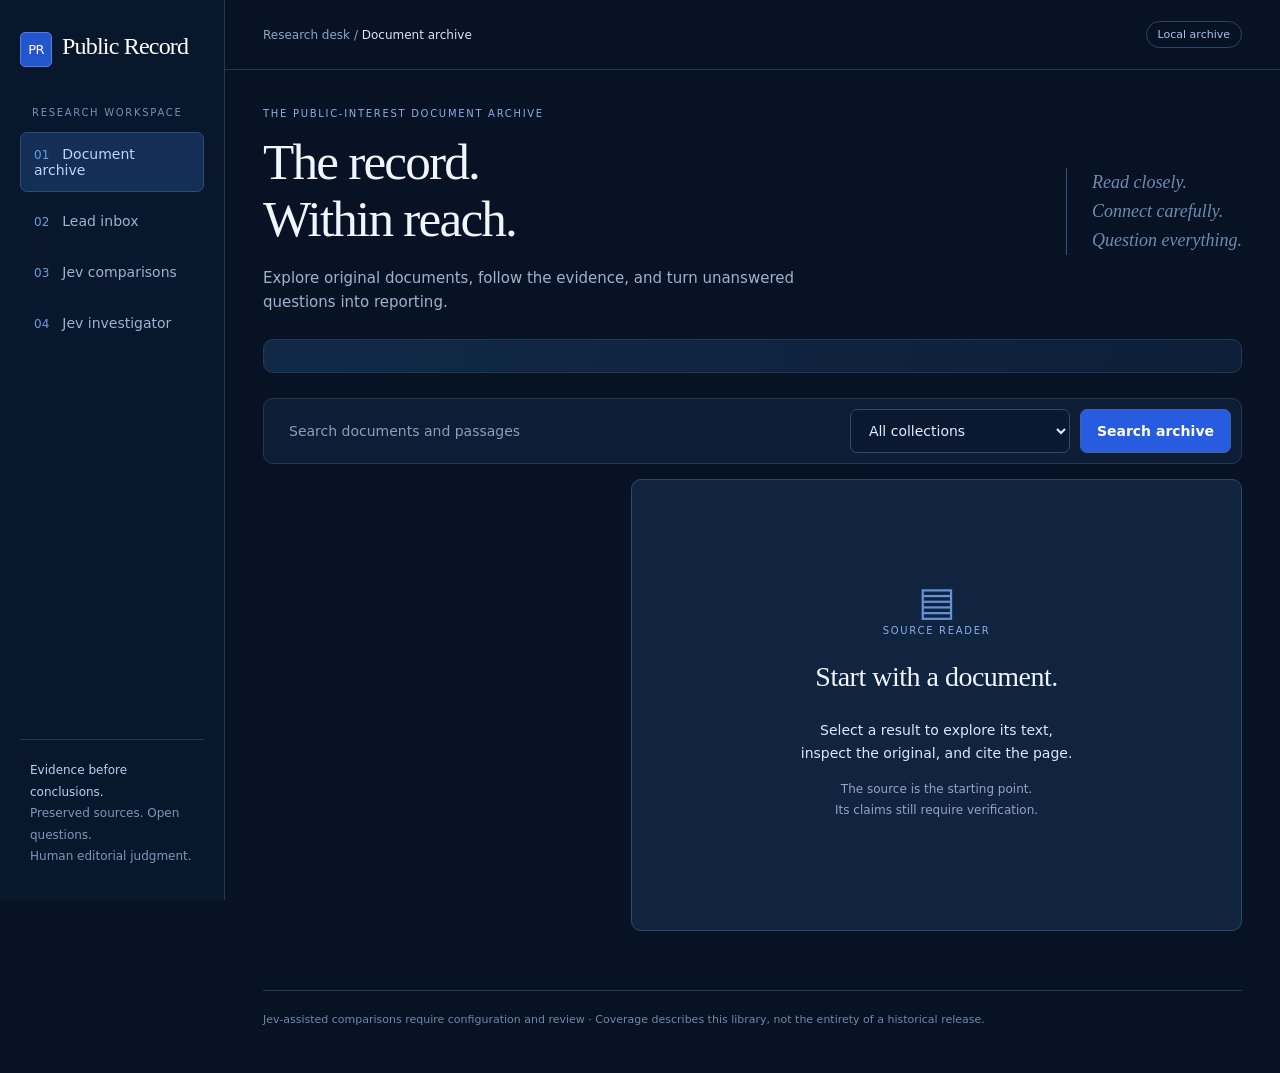
==== commit c1c20038: "Add question-led Jev investigator with cited evidence and saved research" ====
--- a/src/archive/library.html
+++ b/src/archive/library.html
@@ -4,8 +4,8 @@
 <style>
 :root{font-family:Inter,ui-sans-serif,system-ui,-apple-system,sans-serif;color:#dce7fa;background:#071225;color-scheme:dark;font-size:14px;--line:#233958;--muted:#91a6c5;--panel:#0e1e37;--accent:#82b1ff}*{box-sizing:border-box}[hidden]{display:none!important}body{margin:0}button,input,select{font:inherit}button,a,input,select,summary{outline-offset:5px}a{color:#93bcff;text-underline-offset:4px}button{cursor:pointer;border:1px solid #41649c;border-radius:7px;padding:11px 16px;background:#285ce0;color:white;font-weight:600;transition:background .15s}button:hover{background:#3971f1}button:disabled{opacity:.45;cursor:default}input,select{padding:12px 14px;border:1px solid #304869;border-radius:7px;background:#0a1930;color:#e5edfa;min-width:0}input::placeholder{color:#8a9fbe}p{line-height:1.65}h1,h2,h3,h4{color:#f1f5ff}h1{font:clamp(36px,4vw,56px)/1.12 Georgia,serif;letter-spacing:-1.8px;margin:14px 0 18px}h2{font-size:22px;letter-spacing:-.5px}h3{font-size:18px;line-height:1.5}h4{font-size:12px;text-transform:uppercase;letter-spacing:.1em;margin-top:25px}.sidebar{position:fixed;inset:0 auto 0 0;width:225px;background:#09172d;border-right:1px solid var(--line);padding:32px 20px;display:flex;flex-direction:column;z-index:2}.brand{font:24px Georgia,serif;color:white;letter-spacing:-.8px}.brand span{display:inline-grid;place-items:center;font:13px system-ui;background:#2355cd;border:1px solid #507fea;width:32px;height:35px;border-radius:5px;margin-right:10px}.side-label{font-size:10px;letter-spacing:.17em;color:#7791b4;margin:40px 12px 14px;text-transform:uppercase}.sidebar nav{display:grid;gap:7px}.nav-button{background:transparent;border:1px solid transparent;text-align:left;color:#9fb2cf;padding:13px;font-weight:500}.nav-button:hover{background:#112947}.nav-button[aria-current=page]{background:#142f55;color:#bdd5ff;border-color:#294e7e}.nav-button span{margin-right:13px;color:#6e99e2;font-size:12px}.side-bottom{margin-top:auto;border-top:1px solid var(--line);padding:20px 10px 0;color:#7f96b7;font-size:12px;line-height:1.8}.side-bottom strong{color:#bad0f1;font-weight:500}.workspace{margin-left:225px}.topbar{height:70px;border-bottom:1px solid var(--line);display:flex;align-items:center;justify-content:space-between;padding:0 38px;color:#8da6c8;font-size:12px}.topbar strong{color:#d8e5fc;font-weight:500}.local-badge{border:1px solid #294669;border-radius:20px;padding:6px 11px;color:#a9c4ec;font-size:11px}main{max-width:1600px;margin:auto;padding:34px 38px}.eyebrow{font-size:10px;letter-spacing:.17em;text-transform:uppercase;color:#8aafe7}.hero{display:flex;justify-content:space-between;gap:40px;align-items:center;padding:4px 0 24px}.intro{max-width:570px;color:#9fb2cf;font-size:15px;margin-bottom:0}.hero-note{color:#6f8bb1;font:italic 18px/1.6 Georgia,serif;border-left:1px solid #33517a;padding-left:25px;max-width:220px}.meta{font-size:12px;line-height:1.7;color:var(--muted)}#coverage{border:1px solid var(--line);background:linear-gradient(110deg,#112947,#0d1f39);border-radius:10px;padding:16px 22px;margin-bottom:25px;display:flex;flex-wrap:wrap;gap:6px 25px;align-items:center}.coverage-total{color:#d6e7ff;font-size:17px;margin:0;width:100%;font-weight:500}#coverage .meta{font-size:11px}form{display:flex;gap:10px;flex-wrap:wrap}#search{background:#0d1d35;border:1px solid var(--line);border-radius:10px;padding:10px}#query{flex:1;min-width:160px;border-color:transparent;background:transparent}#collection{max-width:220px}#status{color:#879fbe;font-size:12px;margin:15px 0}#layout{display:grid;grid-template-columns:minmax(260px,.85fr) minmax(0,1.5fr);gap:22px;align-items:start}.results-pane{max-height:80vh;overflow-y:auto;padding-right:5px}.card{border:1px solid var(--line);border-radius:9px;background:var(--panel);padding:20px;margin-bottom:10px;overflow-wrap:anywhere}.card h2{font:21px/1.35 Georgia,serif;margin:12px 0}.card h2 a{text-decoration:none;color:#d1e2ff}.card:hover{border-color:#375780}.excerpt{font-size:12px;color:#9aafcf;line-height:1.7;display:-webkit-box;-webkit-line-clamp:3;-webkit-box-orient:vertical;overflow:hidden}#reader{background:#10233f;border:1px solid #30496a;border-radius:10px;padding:28px;min-height:440px;max-height:80vh;overflow:auto;scrollbar-color:#355174 transparent;overflow-wrap:anywhere}#reader h2{font:28px/1.3 Georgia,serif}#reader>p{color:#9fb6d7}#reader .page-body{font:17px/1.9 Georgia,serif;color:#d2def1;white-space:pre-wrap}.empty-reader{padding:70px 10px;text-align:center}.empty-reader .reader-icon{font:40px Georgia,serif;color:#6592d6}.page{border-top:1px solid #30496a;margin-top:22px;padding-top:12px}.page>button{font-size:11px;padding:9px;margin:0 6px 8px 0;background:#193862;border-color:#365782}.page-nav{align-items:center;margin-top:20px;gap:7px}.page-nav input{width:65px}.page-nav button{padding:8px 11px;background:#183658}.page-nav span{font-size:12px;color:var(--muted)}details{margin-top:15px}summary{cursor:pointer;color:#acc9f1;font-size:12px;line-height:1.6}mark{background:#284e82;color:#e9f3ff;border-radius:2px}.warning{color:#efc18e}.view-heading{margin:8px 0 25px;max-width:720px}.view-heading h1{font-size:42px}.panel{background:#0e203b;border:1px solid var(--line);padding:26px;border-radius:10px}.selection-grid{display:grid;grid-template-columns:1fr 1fr;gap:16px;margin:25px 0}.selection-grid p{border:1px dashed #3b5c89;padding:20px;border-radius:8px;background:#0a1a31;margin:0;min-height:80px}#jev-form{padding-top:10px}#jev-question{flex:1;min-width:240px}#jev-clear,#jev-refresh,#leads-scan{background:#162f52;border-color:#304e78;color:#b7ccef}#jev-result{margin-top:25px}#jev-result:empty{display:none}#jev-result details{border-top:1px solid var(--line);padding-top:16px}#jev-result details p{color:#a9bddb;font:15px/1.8 Georgia,serif}.lead-toolbar{display:flex;gap:10px;flex-wrap:wrap;align-items:center;padding:17px;background:#0e203b;border:1px solid var(--line);border-radius:10px}#leads-filter{margin-left:auto}#leads-list{margin-top:22px}#leads-list>.card{padding:0;overflow:hidden}#leads-list>.card>summary{padding:21px 23px;display:flex;justify-content:space-between;gap:24px;align-items:center;color:#dce8fc;font-size:15px;font-weight:500;list-style:none}#leads-list>.card>summary::after{content:'+';font:22px system-ui;color:#7da6df}#leads-list>.card[open]>summary::after{content:'−'}#leads-list>.card[open]>summary{border-bottom:1px solid var(--line);background:#142d50}.lead-content{padding:5px 25px 25px}.lead-content>h3{font:23px Georgia,serif}.lead-content blockquote{border-left:3px solid #598cd7;background:#0a1b33;margin:10px 0;padding:17px 20px;font:15px/1.85 Georgia,serif;color:#c4d5ef;white-space:pre-wrap}.lead-content li{color:#a1b7d7;line-height:1.8;margin:8px 0}.lead-content form{border-top:1px solid var(--line);margin-top:22px;padding-top:18px}.lead-content input{flex:1;min-width:180px}footer{margin:25px 38px;padding:22px 0;border-top:1px solid var(--line);color:#7088a9;font-size:11px}button:focus-visible,a:focus-visible,summary:focus-visible{outline:2px solid #92b8ff}.mobile-brand{display:none}@media(min-width:1600px){main{padding-top:45px}}@media(max-width:1000px){.sidebar{width:185px;padding:25px 12px}.workspace{margin-left:185px}main{padding:25px 22px}.hero-note{display:none}#layout{grid-template-columns:minmax(230px,.8fr) minmax(0,1fr)}#reader{padding:20px}}@media(max-width:760px){.sidebar{position:static;width:auto;padding:18px;border-right:0;border-bottom:1px solid var(--line)}.brand{font-size:21px}.sidebar nav{display:flex;margin-top:17px;gap:4px}.nav-button{flex:1;font-size:12px;padding:10px 7px;text-align:center}.nav-button span,.side-label,.side-bottom{display:none}.workspace{margin:0}.topbar{height:45px;padding:0 20px}main{padding:25px 16px}.hero{padding-bottom:22px}h1{font-size:40px}#layout{grid-template-columns:1fr}.results-pane{max-height:420px}#reader{max-height:none;min-height:300px}#search select{max-width:none;flex:1}#search button{flex:1}#query{flex-basis:100%}.selection-grid{grid-template-columns:1fr}#leads-filter{margin-left:0;width:100%}.lead-toolbar button{flex:1;font-size:12px}.panel{padding:18px}.view-heading h1{font-size:36px}.lead-content{padding:5px 16px 20px}footer{margin:20px 16px}.hero-note{display:none}}
 </style></head><body>
-<aside class="sidebar"><div class="brand"><span>PR</span>Public Record</div><div class="side-label">Research workspace</div><nav aria-label="Workspace"><button class="nav-button" data-view="archive" aria-current="page"><span>01</span>Document archive</button><button class="nav-button" data-view="leads"><span>02</span>Lead inbox</button><button class="nav-button" data-view="jev"><span>03</span>Jev comparisons</button></nav><div class="side-bottom"><strong>Evidence before conclusions.</strong><br>Preserved sources. Open questions.<br>Human editorial judgment.</div></aside><div class="workspace"><div class="topbar"><span>Research desk <span aria-hidden="true"> / </span> <strong id="view-name">Document archive</strong></span><span class="local-badge">Local archive</span></div><main><section id="archive-view" data-panel="archive"><header class="hero"><div><div class="eyebrow">The public-interest document archive</div><h1>The record.<br>Within reach.</h1><p class="intro">Explore original documents, follow the evidence, and turn unanswered questions into reporting.</p></div><div class="hero-note">Read closely.<br>Connect carefully.<br>Question everything.</div></header><div id="coverage"></div><form id="search"><input id="query" aria-label="Search documents" placeholder="Search documents and passages"><select id="collection" aria-label="Collection"><option value="">All collections</option><option value="september11">September 11</option><option value="wikileaks">WikiLeaks</option><option value="snowden">Snowden</option><option value="pentagon_papers">Pentagon Papers</option><option value="pentagon_disclosures">Other Pentagon disclosures</option><option value="epstein">Epstein records</option></select><button>Search archive</button></form><p id="status" role="status"></p><div id="layout"><section class="results-pane" aria-label="Search results"><div id="results"></div><button id="more" hidden>Load more</button></section><article id="reader"><div class="empty-reader"><div class="reader-icon" aria-hidden="true">▤</div><div class="eyebrow">Source reader</div><h2>Start with a document.</h2><p>Select a result to explore its text,<br>inspect the original, and cite the page.</p><p class="meta">The source is the starting point.<br>Its claims still require verification.</p></div></article></div></section>
+<aside class="sidebar"><div class="brand"><span>PR</span>Public Record</div><div class="side-label">Research workspace</div><nav aria-label="Workspace"><button class="nav-button" data-view="archive" aria-current="page"><span>01</span>Document archive</button><button class="nav-button" data-view="leads"><span>02</span>Lead inbox</button><button class="nav-button" data-view="jev"><span>03</span>Jev comparisons</button><button class="nav-button" data-view="research"><span>04</span>Jev investigator</button></nav><div class="side-bottom"><strong>Evidence before conclusions.</strong><br>Preserved sources. Open questions.<br>Human editorial judgment.</div></aside><div class="workspace"><div class="topbar"><span>Research desk <span aria-hidden="true"> / </span> <strong id="view-name">Document archive</strong></span><span class="local-badge">Local archive</span></div><main><section id="archive-view" data-panel="archive"><header class="hero"><div><div class="eyebrow">The public-interest document archive</div><h1>The record.<br>Within reach.</h1><p class="intro">Explore original documents, follow the evidence, and turn unanswered questions into reporting.</p></div><div class="hero-note">Read closely.<br>Connect carefully.<br>Question everything.</div></header><div id="coverage"></div><form id="search"><input id="query" aria-label="Search documents" placeholder="Search documents and passages"><select id="collection" aria-label="Collection"><option value="">All collections</option><option value="september11">September 11</option><option value="wikileaks">WikiLeaks</option><option value="snowden">Snowden</option><option value="pentagon_papers">Pentagon Papers</option><option value="pentagon_disclosures">Other Pentagon disclosures</option><option value="epstein">Epstein records</option></select><button>Search archive</button></form><p id="status" role="status"></p><div id="layout"><section class="results-pane" aria-label="Search results"><div id="results"></div><button id="more" hidden>Load more</button></section><article id="reader"><div class="empty-reader"><div class="reader-icon" aria-hidden="true">▤</div><div class="eyebrow">Source reader</div><h2>Start with a document.</h2><p>Select a result to explore its text,<br>inspect the original, and cite the page.</p><p class="meta">The source is the starting point.<br>Its claims still require verification.</p></div></article></div></section>
 <section id="jev" data-panel="jev" hidden aria-label="Jev comparison"><header class="view-heading"><div class="eyebrow">Evidence, side by side</div><h1>Compare with Jev.</h1><p class="intro">Test a connection between two source pages. Keep the evidence in view and the conclusion open to review.</p></header><div class="panel"><p id="jev-status" role="status">Checking Jev configuration…</p><p class="meta">Open a document and select a page for each side. Comparing sends up to 12,000 characters from each selected page to TypeSafe/Jev. Results are proposals for review, not verified findings.</p><div class="selection-grid"><p id="jev-left">First page: not selected</p><p id="jev-right">Second page: not selected</p></div><form id="jev-form"><select id="jev-question" aria-label="Comparison question"><option value="same_event">Do these describe the same event?</option><option value="same_entity">Do these refer to the same person or organization?</option><option value="duplicate_or_derivative">Is one a duplicate or derived from the other?</option></select><button id="jev-run" disabled>Compare with Jev</button><button id="jev-clear" type="button">Clear pages</button><button id="jev-refresh" type="button">Check connection settings</button></form><div id="jev-result" aria-live="polite"></div></div></section>
 <section id="leads-view" data-panel="leads" hidden aria-label="Reporting leads"><header class="view-heading"><div class="eyebrow">Research desk / Changing accounts</div><h1>Follow the question.</h1><p class="intro">Your lead inbox. Initial accounts, later corrections, and the questions worth checking next. Every lead starts unverified.</p></header><div class="lead-toolbar"><button id="leads-scan">Find leads in archived text</button><select id="leads-filter" aria-label="Lead status"><option value="inbox">Inbox</option><option value="investigating">Investigating</option><option value="dismissed">Dismissed</option><option value="all">All leads</option></select></div><p id="leads-status" role="status"></p><p class="meta">Scans run locally, up to 25 new candidates at a time. Assessing a lead sends its quoted passages to Jev. Exact text copies are grouped; independent corroboration is not assumed. Newest discoveries appear first, not ranked by model confidence.</p><div id="leads-list"></div></section>
-</main><footer>Jev-assisted comparisons require configuration and review · Coverage describes this library, not the entirety of a historical release.</footer></div>
+<section id="research-view" data-panel="research" hidden aria-label="Jev investigator"><header class="view-heading"><div class="eyebrow">Question-led research</div><h1>Ask. Search. Investigate.</h1><p class="intro">Follow a name, event, decision, or claim across the archive. Jev evaluates retrieved evidence and keeps the source attached.</p></header><div class="panel"><form id="research-form"><input id="research-question" aria-label="Research question or claim" placeholder="What do the records say about chemical equipment in Baghdad?" required minlength="3" maxlength="500" style="flex-basis:100%"><select id="research-mode" aria-label="Research mode"><option value="relevance">Find relevant evidence</option><option value="support">Test support for a claim</option><option value="contradiction">Find conflicting evidence</option></select><select id="research-collection" aria-label="Research collection"><option value="">All collections</option><option value="wikileaks">WikiLeaks</option><option value="pentagon_papers">Pentagon Papers</option><option value="september11">September 11</option><option value="snowden">Snowden</option><option value="epstein">Epstein records</option><option value="pentagon_disclosures">Other Pentagon disclosures</option></select><select id="research-budget" aria-label="Research depth"><option value="3">Quick pass · 3 pages</option><option value="6">Deeper pass · 6 pages</option></select><button id="research-run">Investigate with Jev</button></form><p class="meta">Searches published text in this archive, then sends selected excerpts to Jev. For claim testing, enter a specific statement. Each pass makes at most 3 or 6 model calls. This does not search the web or recover missing documents.</p><p id="research-status" role="status"></p></div><div id="research-result" style="margin-top:24px" aria-live="polite"></div><details><summary>Recent investigations</summary><div id="research-history"></div></details></section></main><footer>Jev-assisted comparisons require configuration and review · Coverage describes this library, not the entirety of a historical release.</footer></div>
 <script src="/library.js"></script></body></html>
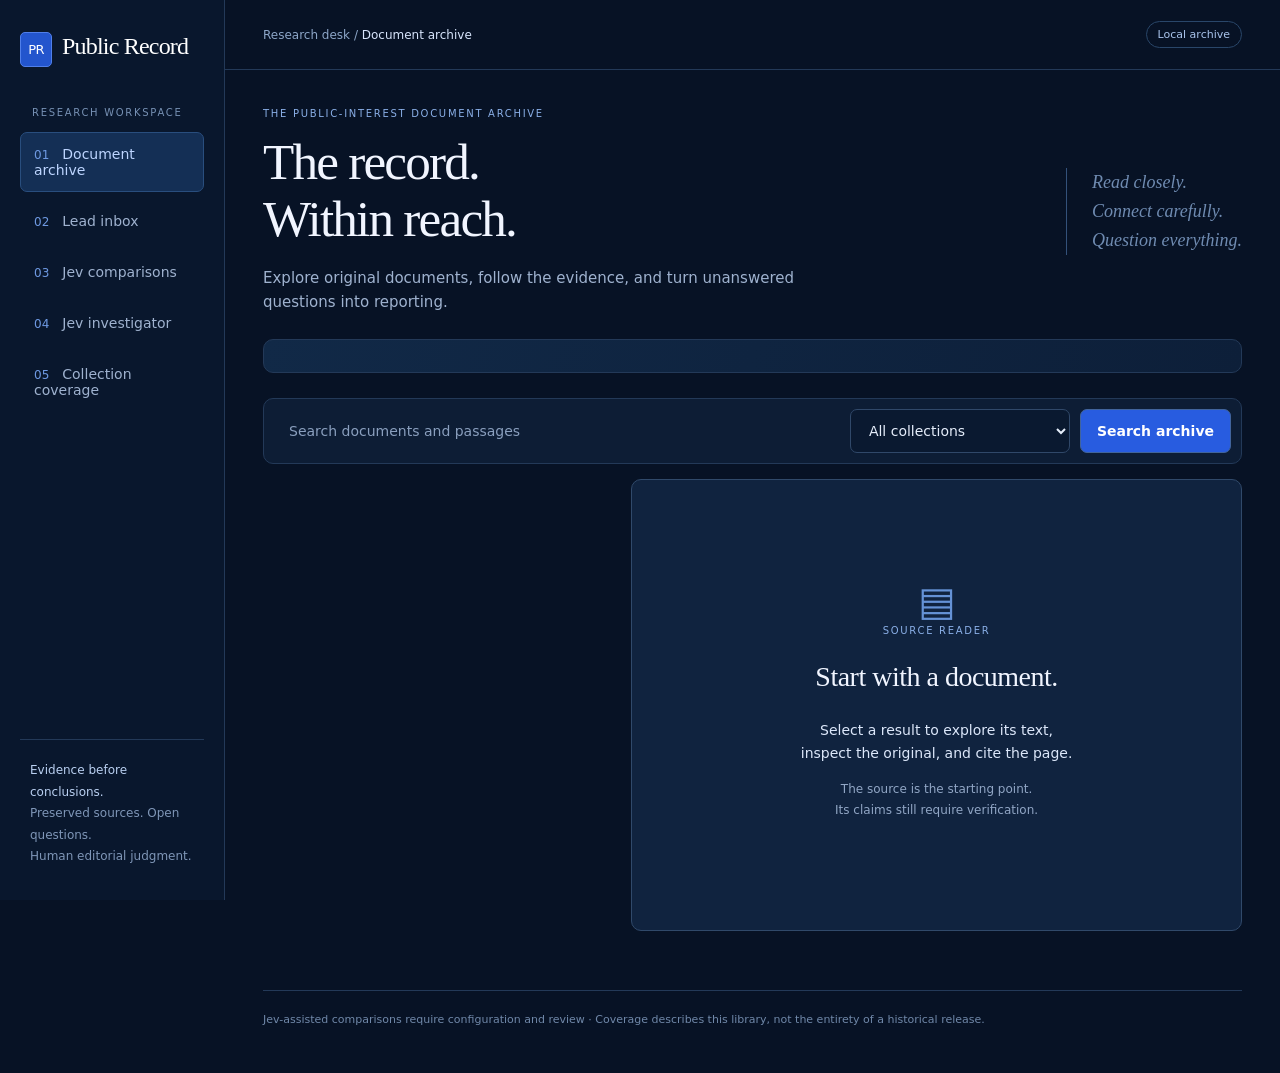
==== commit 6b3ac3f4: "Track catalog completion and seed Snowden and DOJ source inventories" ====
--- a/src/archive/library.html
+++ b/src/archive/library.html
@@ -3,9 +3,9 @@
 <title>Public Record · Document Library</title>
 <style>
 :root{font-family:Inter,ui-sans-serif,system-ui,-apple-system,sans-serif;color:#dce7fa;background:#071225;color-scheme:dark;font-size:14px;--line:#233958;--muted:#91a6c5;--panel:#0e1e37;--accent:#82b1ff}*{box-sizing:border-box}[hidden]{display:none!important}body{margin:0}button,input,select{font:inherit}button,a,input,select,summary{outline-offset:5px}a{color:#93bcff;text-underline-offset:4px}button{cursor:pointer;border:1px solid #41649c;border-radius:7px;padding:11px 16px;background:#285ce0;color:white;font-weight:600;transition:background .15s}button:hover{background:#3971f1}button:disabled{opacity:.45;cursor:default}input,select{padding:12px 14px;border:1px solid #304869;border-radius:7px;background:#0a1930;color:#e5edfa;min-width:0}input::placeholder{color:#8a9fbe}p{line-height:1.65}h1,h2,h3,h4{color:#f1f5ff}h1{font:clamp(36px,4vw,56px)/1.12 Georgia,serif;letter-spacing:-1.8px;margin:14px 0 18px}h2{font-size:22px;letter-spacing:-.5px}h3{font-size:18px;line-height:1.5}h4{font-size:12px;text-transform:uppercase;letter-spacing:.1em;margin-top:25px}.sidebar{position:fixed;inset:0 auto 0 0;width:225px;background:#09172d;border-right:1px solid var(--line);padding:32px 20px;display:flex;flex-direction:column;z-index:2}.brand{font:24px Georgia,serif;color:white;letter-spacing:-.8px}.brand span{display:inline-grid;place-items:center;font:13px system-ui;background:#2355cd;border:1px solid #507fea;width:32px;height:35px;border-radius:5px;margin-right:10px}.side-label{font-size:10px;letter-spacing:.17em;color:#7791b4;margin:40px 12px 14px;text-transform:uppercase}.sidebar nav{display:grid;gap:7px}.nav-button{background:transparent;border:1px solid transparent;text-align:left;color:#9fb2cf;padding:13px;font-weight:500}.nav-button:hover{background:#112947}.nav-button[aria-current=page]{background:#142f55;color:#bdd5ff;border-color:#294e7e}.nav-button span{margin-right:13px;color:#6e99e2;font-size:12px}.side-bottom{margin-top:auto;border-top:1px solid var(--line);padding:20px 10px 0;color:#7f96b7;font-size:12px;line-height:1.8}.side-bottom strong{color:#bad0f1;font-weight:500}.workspace{margin-left:225px}.topbar{height:70px;border-bottom:1px solid var(--line);display:flex;align-items:center;justify-content:space-between;padding:0 38px;color:#8da6c8;font-size:12px}.topbar strong{color:#d8e5fc;font-weight:500}.local-badge{border:1px solid #294669;border-radius:20px;padding:6px 11px;color:#a9c4ec;font-size:11px}main{max-width:1600px;margin:auto;padding:34px 38px}.eyebrow{font-size:10px;letter-spacing:.17em;text-transform:uppercase;color:#8aafe7}.hero{display:flex;justify-content:space-between;gap:40px;align-items:center;padding:4px 0 24px}.intro{max-width:570px;color:#9fb2cf;font-size:15px;margin-bottom:0}.hero-note{color:#6f8bb1;font:italic 18px/1.6 Georgia,serif;border-left:1px solid #33517a;padding-left:25px;max-width:220px}.meta{font-size:12px;line-height:1.7;color:var(--muted)}#coverage{border:1px solid var(--line);background:linear-gradient(110deg,#112947,#0d1f39);border-radius:10px;padding:16px 22px;margin-bottom:25px;display:flex;flex-wrap:wrap;gap:6px 25px;align-items:center}.coverage-total{color:#d6e7ff;font-size:17px;margin:0;width:100%;font-weight:500}#coverage .meta{font-size:11px}form{display:flex;gap:10px;flex-wrap:wrap}#search{background:#0d1d35;border:1px solid var(--line);border-radius:10px;padding:10px}#query{flex:1;min-width:160px;border-color:transparent;background:transparent}#collection{max-width:220px}#status{color:#879fbe;font-size:12px;margin:15px 0}#layout{display:grid;grid-template-columns:minmax(260px,.85fr) minmax(0,1.5fr);gap:22px;align-items:start}.results-pane{max-height:80vh;overflow-y:auto;padding-right:5px}.card{border:1px solid var(--line);border-radius:9px;background:var(--panel);padding:20px;margin-bottom:10px;overflow-wrap:anywhere}.card h2{font:21px/1.35 Georgia,serif;margin:12px 0}.card h2 a{text-decoration:none;color:#d1e2ff}.card:hover{border-color:#375780}.excerpt{font-size:12px;color:#9aafcf;line-height:1.7;display:-webkit-box;-webkit-line-clamp:3;-webkit-box-orient:vertical;overflow:hidden}#reader{background:#10233f;border:1px solid #30496a;border-radius:10px;padding:28px;min-height:440px;max-height:80vh;overflow:auto;scrollbar-color:#355174 transparent;overflow-wrap:anywhere}#reader h2{font:28px/1.3 Georgia,serif}#reader>p{color:#9fb6d7}#reader .page-body{font:17px/1.9 Georgia,serif;color:#d2def1;white-space:pre-wrap}.empty-reader{padding:70px 10px;text-align:center}.empty-reader .reader-icon{font:40px Georgia,serif;color:#6592d6}.page{border-top:1px solid #30496a;margin-top:22px;padding-top:12px}.page>button{font-size:11px;padding:9px;margin:0 6px 8px 0;background:#193862;border-color:#365782}.page-nav{align-items:center;margin-top:20px;gap:7px}.page-nav input{width:65px}.page-nav button{padding:8px 11px;background:#183658}.page-nav span{font-size:12px;color:var(--muted)}details{margin-top:15px}summary{cursor:pointer;color:#acc9f1;font-size:12px;line-height:1.6}mark{background:#284e82;color:#e9f3ff;border-radius:2px}.warning{color:#efc18e}.view-heading{margin:8px 0 25px;max-width:720px}.view-heading h1{font-size:42px}.panel{background:#0e203b;border:1px solid var(--line);padding:26px;border-radius:10px}.selection-grid{display:grid;grid-template-columns:1fr 1fr;gap:16px;margin:25px 0}.selection-grid p{border:1px dashed #3b5c89;padding:20px;border-radius:8px;background:#0a1a31;margin:0;min-height:80px}#jev-form{padding-top:10px}#jev-question{flex:1;min-width:240px}#jev-clear,#jev-refresh,#leads-scan{background:#162f52;border-color:#304e78;color:#b7ccef}#jev-result{margin-top:25px}#jev-result:empty{display:none}#jev-result details{border-top:1px solid var(--line);padding-top:16px}#jev-result details p{color:#a9bddb;font:15px/1.8 Georgia,serif}.lead-toolbar{display:flex;gap:10px;flex-wrap:wrap;align-items:center;padding:17px;background:#0e203b;border:1px solid var(--line);border-radius:10px}#leads-filter{margin-left:auto}#leads-list{margin-top:22px}#leads-list>.card{padding:0;overflow:hidden}#leads-list>.card>summary{padding:21px 23px;display:flex;justify-content:space-between;gap:24px;align-items:center;color:#dce8fc;font-size:15px;font-weight:500;list-style:none}#leads-list>.card>summary::after{content:'+';font:22px system-ui;color:#7da6df}#leads-list>.card[open]>summary::after{content:'−'}#leads-list>.card[open]>summary{border-bottom:1px solid var(--line);background:#142d50}.lead-content{padding:5px 25px 25px}.lead-content>h3{font:23px Georgia,serif}.lead-content blockquote{border-left:3px solid #598cd7;background:#0a1b33;margin:10px 0;padding:17px 20px;font:15px/1.85 Georgia,serif;color:#c4d5ef;white-space:pre-wrap}.lead-content li{color:#a1b7d7;line-height:1.8;margin:8px 0}.lead-content form{border-top:1px solid var(--line);margin-top:22px;padding-top:18px}.lead-content input{flex:1;min-width:180px}footer{margin:25px 38px;padding:22px 0;border-top:1px solid var(--line);color:#7088a9;font-size:11px}button:focus-visible,a:focus-visible,summary:focus-visible{outline:2px solid #92b8ff}.mobile-brand{display:none}@media(min-width:1600px){main{padding-top:45px}}@media(max-width:1000px){.sidebar{width:185px;padding:25px 12px}.workspace{margin-left:185px}main{padding:25px 22px}.hero-note{display:none}#layout{grid-template-columns:minmax(230px,.8fr) minmax(0,1fr)}#reader{padding:20px}}@media(max-width:760px){.sidebar{position:static;width:auto;padding:18px;border-right:0;border-bottom:1px solid var(--line)}.brand{font-size:21px}.sidebar nav{display:flex;margin-top:17px;gap:4px}.nav-button{flex:1;font-size:12px;padding:10px 7px;text-align:center}.nav-button span,.side-label,.side-bottom{display:none}.workspace{margin:0}.topbar{height:45px;padding:0 20px}main{padding:25px 16px}.hero{padding-bottom:22px}h1{font-size:40px}#layout{grid-template-columns:1fr}.results-pane{max-height:420px}#reader{max-height:none;min-height:300px}#search select{max-width:none;flex:1}#search button{flex:1}#query{flex-basis:100%}.selection-grid{grid-template-columns:1fr}#leads-filter{margin-left:0;width:100%}.lead-toolbar button{flex:1;font-size:12px}.panel{padding:18px}.view-heading h1{font-size:36px}.lead-content{padding:5px 16px 20px}footer{margin:20px 16px}.hero-note{display:none}}
-</style></head><body>
-<aside class="sidebar"><div class="brand"><span>PR</span>Public Record</div><div class="side-label">Research workspace</div><nav aria-label="Workspace"><button class="nav-button" data-view="archive" aria-current="page"><span>01</span>Document archive</button><button class="nav-button" data-view="leads"><span>02</span>Lead inbox</button><button class="nav-button" data-view="jev"><span>03</span>Jev comparisons</button><button class="nav-button" data-view="research"><span>04</span>Jev investigator</button></nav><div class="side-bottom"><strong>Evidence before conclusions.</strong><br>Preserved sources. Open questions.<br>Human editorial judgment.</div></aside><div class="workspace"><div class="topbar"><span>Research desk <span aria-hidden="true"> / </span> <strong id="view-name">Document archive</strong></span><span class="local-badge">Local archive</span></div><main><section id="archive-view" data-panel="archive"><header class="hero"><div><div class="eyebrow">The public-interest document archive</div><h1>The record.<br>Within reach.</h1><p class="intro">Explore original documents, follow the evidence, and turn unanswered questions into reporting.</p></div><div class="hero-note">Read closely.<br>Connect carefully.<br>Question everything.</div></header><div id="coverage"></div><form id="search"><input id="query" aria-label="Search documents" placeholder="Search documents and passages"><select id="collection" aria-label="Collection"><option value="">All collections</option><option value="september11">September 11</option><option value="wikileaks">WikiLeaks</option><option value="snowden">Snowden</option><option value="pentagon_papers">Pentagon Papers</option><option value="pentagon_disclosures">Other Pentagon disclosures</option><option value="epstein">Epstein records</option></select><button>Search archive</button></form><p id="status" role="status"></p><div id="layout"><section class="results-pane" aria-label="Search results"><div id="results"></div><button id="more" hidden>Load more</button></section><article id="reader"><div class="empty-reader"><div class="reader-icon" aria-hidden="true">▤</div><div class="eyebrow">Source reader</div><h2>Start with a document.</h2><p>Select a result to explore its text,<br>inspect the original, and cite the page.</p><p class="meta">The source is the starting point.<br>Its claims still require verification.</p></div></article></div></section>
+.panel{overflow-wrap:anywhere}</style></head><body>
+<aside class="sidebar"><div class="brand"><span>PR</span>Public Record</div><div class="side-label">Research workspace</div><nav aria-label="Workspace"><button class="nav-button" data-view="archive" aria-current="page"><span>01</span>Document archive</button><button class="nav-button" data-view="leads"><span>02</span>Lead inbox</button><button class="nav-button" data-view="jev"><span>03</span>Jev comparisons</button><button class="nav-button" data-view="research"><span>04</span>Jev investigator</button><button class="nav-button" data-view="completion"><span>05</span>Collection coverage</button></nav><div class="side-bottom"><strong>Evidence before conclusions.</strong><br>Preserved sources. Open questions.<br>Human editorial judgment.</div></aside><div class="workspace"><div class="topbar"><span>Research desk <span aria-hidden="true"> / </span> <strong id="view-name">Document archive</strong></span><span class="local-badge">Local archive</span></div><main><section id="archive-view" data-panel="archive"><header class="hero"><div><div class="eyebrow">The public-interest document archive</div><h1>The record.<br>Within reach.</h1><p class="intro">Explore original documents, follow the evidence, and turn unanswered questions into reporting.</p></div><div class="hero-note">Read closely.<br>Connect carefully.<br>Question everything.</div></header><div id="coverage"></div><form id="search"><input id="query" aria-label="Search documents" placeholder="Search documents and passages"><select id="collection" aria-label="Collection"><option value="">All collections</option><option value="september11">September 11</option><option value="wikileaks">WikiLeaks</option><option value="snowden">Snowden</option><option value="pentagon_papers">Pentagon Papers</option><option value="pentagon_disclosures">Other Pentagon disclosures</option><option value="epstein">Epstein records</option></select><button>Search archive</button></form><p id="status" role="status"></p><div id="layout"><section class="results-pane" aria-label="Search results"><div id="results"></div><button id="more" hidden>Load more</button></section><article id="reader"><div class="empty-reader"><div class="reader-icon" aria-hidden="true">▤</div><div class="eyebrow">Source reader</div><h2>Start with a document.</h2><p>Select a result to explore its text,<br>inspect the original, and cite the page.</p><p class="meta">The source is the starting point.<br>Its claims still require verification.</p></div></article></div></section>
 <section id="jev" data-panel="jev" hidden aria-label="Jev comparison"><header class="view-heading"><div class="eyebrow">Evidence, side by side</div><h1>Compare with Jev.</h1><p class="intro">Test a connection between two source pages. Keep the evidence in view and the conclusion open to review.</p></header><div class="panel"><p id="jev-status" role="status">Checking Jev configuration…</p><p class="meta">Open a document and select a page for each side. Comparing sends up to 12,000 characters from each selected page to TypeSafe/Jev. Results are proposals for review, not verified findings.</p><div class="selection-grid"><p id="jev-left">First page: not selected</p><p id="jev-right">Second page: not selected</p></div><form id="jev-form"><select id="jev-question" aria-label="Comparison question"><option value="same_event">Do these describe the same event?</option><option value="same_entity">Do these refer to the same person or organization?</option><option value="duplicate_or_derivative">Is one a duplicate or derived from the other?</option></select><button id="jev-run" disabled>Compare with Jev</button><button id="jev-clear" type="button">Clear pages</button><button id="jev-refresh" type="button">Check connection settings</button></form><div id="jev-result" aria-live="polite"></div></div></section>
 <section id="leads-view" data-panel="leads" hidden aria-label="Reporting leads"><header class="view-heading"><div class="eyebrow">Research desk / Changing accounts</div><h1>Follow the question.</h1><p class="intro">Your lead inbox. Initial accounts, later corrections, and the questions worth checking next. Every lead starts unverified.</p></header><div class="lead-toolbar"><button id="leads-scan">Find leads in archived text</button><select id="leads-filter" aria-label="Lead status"><option value="inbox">Inbox</option><option value="investigating">Investigating</option><option value="dismissed">Dismissed</option><option value="all">All leads</option></select></div><p id="leads-status" role="status"></p><p class="meta">Scans run locally, up to 25 new candidates at a time. Assessing a lead sends its quoted passages to Jev. Exact text copies are grouped; independent corroboration is not assumed. Newest discoveries appear first, not ranked by model confidence.</p><div id="leads-list"></div></section>
-<section id="research-view" data-panel="research" hidden aria-label="Jev investigator"><header class="view-heading"><div class="eyebrow">Question-led research</div><h1>Ask. Search. Investigate.</h1><p class="intro">Follow a name, event, decision, or claim across the archive. Jev evaluates retrieved evidence and keeps the source attached.</p></header><div class="panel"><form id="research-form"><input id="research-question" aria-label="Research question or claim" placeholder="What do the records say about chemical equipment in Baghdad?" required minlength="3" maxlength="500" style="flex-basis:100%"><select id="research-mode" aria-label="Research mode"><option value="relevance">Find relevant evidence</option><option value="support">Test support for a claim</option><option value="contradiction">Find conflicting evidence</option></select><select id="research-collection" aria-label="Research collection"><option value="">All collections</option><option value="wikileaks">WikiLeaks</option><option value="pentagon_papers">Pentagon Papers</option><option value="september11">September 11</option><option value="snowden">Snowden</option><option value="epstein">Epstein records</option><option value="pentagon_disclosures">Other Pentagon disclosures</option></select><select id="research-budget" aria-label="Research depth"><option value="3">Quick pass · 3 pages</option><option value="6">Deeper pass · 6 pages</option></select><button id="research-run">Investigate with Jev</button></form><p class="meta">Searches published text in this archive, then sends selected excerpts to Jev. For claim testing, enter a specific statement. Each pass makes at most 3 or 6 model calls. This does not search the web or recover missing documents.</p><p id="research-status" role="status"></p></div><div id="research-result" style="margin-top:24px" aria-live="polite"></div><details><summary>Recent investigations</summary><div id="research-history"></div></details></section></main><footer>Jev-assisted comparisons require configuration and review · Coverage describes this library, not the entirety of a historical release.</footer></div>
+<section id="research-view" data-panel="research" hidden aria-label="Jev investigator"><header class="view-heading"><div class="eyebrow">Question-led research</div><h1>Ask. Search. Investigate.</h1><p class="intro">Follow a name, event, decision, or claim across the archive. Jev evaluates retrieved evidence and keeps the source attached.</p></header><div class="panel"><form id="research-form"><input id="research-question" aria-label="Research question or claim" placeholder="What do the records say about chemical equipment in Baghdad?" required minlength="3" maxlength="500" style="flex-basis:100%"><select id="research-mode" aria-label="Research mode"><option value="relevance">Find relevant evidence</option><option value="support">Test support for a claim</option><option value="contradiction">Find conflicting evidence</option></select><select id="research-collection" aria-label="Research collection"><option value="">All collections</option><option value="wikileaks">WikiLeaks</option><option value="pentagon_papers">Pentagon Papers</option><option value="september11">September 11</option><option value="snowden">Snowden</option><option value="epstein">Epstein records</option><option value="pentagon_disclosures">Other Pentagon disclosures</option></select><select id="research-budget" aria-label="Research depth"><option value="3">Quick pass · 3 pages</option><option value="6">Deeper pass · 6 pages</option></select><button id="research-run">Investigate with Jev</button></form><p class="meta">Searches published text in this archive, then sends selected excerpts to Jev. For claim testing, enter a specific statement. Each pass makes at most 3 or 6 model calls. This does not search the web or recover missing documents.</p><p id="research-status" role="status"></p></div><div id="research-result" style="margin-top:24px" aria-live="polite"></div><details><summary>Recent investigations</summary><div id="research-history"></div></details></section><section data-panel="completion" hidden aria-label="Collection coverage"><header class="view-heading"><div class="eyebrow">Account for every source</div><h1>Know what is missing.</h1><p class="intro">Track each release from its catalog to searchable pages. Completion is measured against a documented inventory, never every document that may exist.</p></header><div class="panel"><label for="completion-release">Release</label><select id="completion-release" style="max-width:calc(100% - 20px);margin:10px"></select><div id="completion-summary"></div><button id="completion-verify">Check preserved files</button><p class="meta">Checks up to 100 stored file hashes per run, oldest checks first. No download or model calls. OCR gaps and publication review remain separate requirements.</p><p id="completion-status" role="status"></p></div><div class="lead-toolbar" style="margin-top:20px"><select id="completion-stage" aria-label="File status"><option value="">All files</option><option value="pending">Pending download</option><option value="downloaded">Downloaded, awaiting extraction</option><option value="awaiting_review">Awaiting review</option><option value="searchable">Searchable</option><option value="failed">Failed</option><option value="integrity_problem">Integrity problem</option><option value="quarantined">Quarantined</option></select><button id="completion-prev">Previous</button><button id="completion-next">Next 50</button><span id="completion-count" class="meta"></span></div><div id="completion-items" style="margin-top:20px"></div><details class="panel"><summary>Ask Jev about an ambiguous source match</summary><p class="meta">Choose an expected catalog item and a published candidate. Jev returns a proposal; it cannot mark a file present or a release complete.</p><select id="completion-expected" aria-label="Expected inventory item" style="max-width:100%"></select><form id="completion-find" style="margin-top:15px"><input id="completion-query" aria-label="Find candidate document" placeholder="Search archived candidate titles or text"><button>Find candidate</button></form><form id="completion-match" style="margin-top:15px"><select id="completion-candidate" aria-label="Candidate document" required style="max-width:100%"></select><button>Assess source match with Jev</button></form><div id="completion-match-result" aria-live="polite"></div></details></section></main><footer>Jev-assisted comparisons require configuration and review · Coverage describes this library, not the entirety of a historical release.</footer></div>
 <script src="/library.js"></script></body></html>
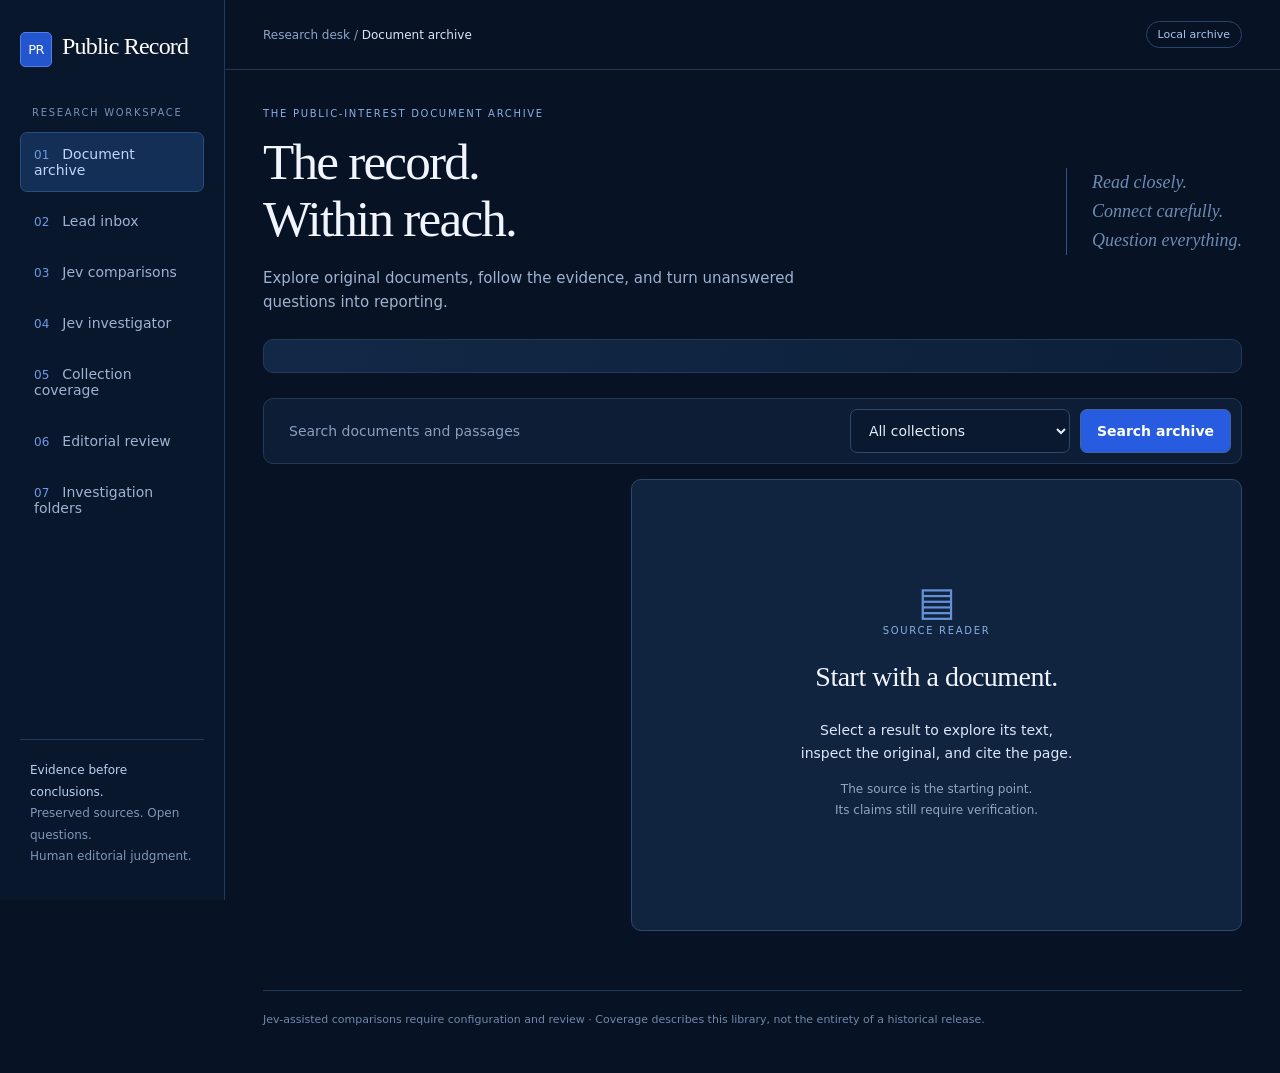
==== commit c8e1d3ea: "Add editorial review queue and cited investigation folders" ====
--- a/src/archive/library.html
+++ b/src/archive/library.html
@@ -3,9 +3,10 @@
 <title>Public Record · Document Library</title>
 <style>
 :root{font-family:Inter,ui-sans-serif,system-ui,-apple-system,sans-serif;color:#dce7fa;background:#071225;color-scheme:dark;font-size:14px;--line:#233958;--muted:#91a6c5;--panel:#0e1e37;--accent:#82b1ff}*{box-sizing:border-box}[hidden]{display:none!important}body{margin:0}button,input,select{font:inherit}button,a,input,select,summary{outline-offset:5px}a{color:#93bcff;text-underline-offset:4px}button{cursor:pointer;border:1px solid #41649c;border-radius:7px;padding:11px 16px;background:#285ce0;color:white;font-weight:600;transition:background .15s}button:hover{background:#3971f1}button:disabled{opacity:.45;cursor:default}input,select{padding:12px 14px;border:1px solid #304869;border-radius:7px;background:#0a1930;color:#e5edfa;min-width:0}input::placeholder{color:#8a9fbe}p{line-height:1.65}h1,h2,h3,h4{color:#f1f5ff}h1{font:clamp(36px,4vw,56px)/1.12 Georgia,serif;letter-spacing:-1.8px;margin:14px 0 18px}h2{font-size:22px;letter-spacing:-.5px}h3{font-size:18px;line-height:1.5}h4{font-size:12px;text-transform:uppercase;letter-spacing:.1em;margin-top:25px}.sidebar{position:fixed;inset:0 auto 0 0;width:225px;background:#09172d;border-right:1px solid var(--line);padding:32px 20px;display:flex;flex-direction:column;z-index:2}.brand{font:24px Georgia,serif;color:white;letter-spacing:-.8px}.brand span{display:inline-grid;place-items:center;font:13px system-ui;background:#2355cd;border:1px solid #507fea;width:32px;height:35px;border-radius:5px;margin-right:10px}.side-label{font-size:10px;letter-spacing:.17em;color:#7791b4;margin:40px 12px 14px;text-transform:uppercase}.sidebar nav{display:grid;gap:7px}.nav-button{background:transparent;border:1px solid transparent;text-align:left;color:#9fb2cf;padding:13px;font-weight:500}.nav-button:hover{background:#112947}.nav-button[aria-current=page]{background:#142f55;color:#bdd5ff;border-color:#294e7e}.nav-button span{margin-right:13px;color:#6e99e2;font-size:12px}.side-bottom{margin-top:auto;border-top:1px solid var(--line);padding:20px 10px 0;color:#7f96b7;font-size:12px;line-height:1.8}.side-bottom strong{color:#bad0f1;font-weight:500}.workspace{margin-left:225px}.topbar{height:70px;border-bottom:1px solid var(--line);display:flex;align-items:center;justify-content:space-between;padding:0 38px;color:#8da6c8;font-size:12px}.topbar strong{color:#d8e5fc;font-weight:500}.local-badge{border:1px solid #294669;border-radius:20px;padding:6px 11px;color:#a9c4ec;font-size:11px}main{max-width:1600px;margin:auto;padding:34px 38px}.eyebrow{font-size:10px;letter-spacing:.17em;text-transform:uppercase;color:#8aafe7}.hero{display:flex;justify-content:space-between;gap:40px;align-items:center;padding:4px 0 24px}.intro{max-width:570px;color:#9fb2cf;font-size:15px;margin-bottom:0}.hero-note{color:#6f8bb1;font:italic 18px/1.6 Georgia,serif;border-left:1px solid #33517a;padding-left:25px;max-width:220px}.meta{font-size:12px;line-height:1.7;color:var(--muted)}#coverage{border:1px solid var(--line);background:linear-gradient(110deg,#112947,#0d1f39);border-radius:10px;padding:16px 22px;margin-bottom:25px;display:flex;flex-wrap:wrap;gap:6px 25px;align-items:center}.coverage-total{color:#d6e7ff;font-size:17px;margin:0;width:100%;font-weight:500}#coverage .meta{font-size:11px}form{display:flex;gap:10px;flex-wrap:wrap}#search{background:#0d1d35;border:1px solid var(--line);border-radius:10px;padding:10px}#query{flex:1;min-width:160px;border-color:transparent;background:transparent}#collection{max-width:220px}#status{color:#879fbe;font-size:12px;margin:15px 0}#layout{display:grid;grid-template-columns:minmax(260px,.85fr) minmax(0,1.5fr);gap:22px;align-items:start}.results-pane{max-height:80vh;overflow-y:auto;padding-right:5px}.card{border:1px solid var(--line);border-radius:9px;background:var(--panel);padding:20px;margin-bottom:10px;overflow-wrap:anywhere}.card h2{font:21px/1.35 Georgia,serif;margin:12px 0}.card h2 a{text-decoration:none;color:#d1e2ff}.card:hover{border-color:#375780}.excerpt{font-size:12px;color:#9aafcf;line-height:1.7;display:-webkit-box;-webkit-line-clamp:3;-webkit-box-orient:vertical;overflow:hidden}#reader{background:#10233f;border:1px solid #30496a;border-radius:10px;padding:28px;min-height:440px;max-height:80vh;overflow:auto;scrollbar-color:#355174 transparent;overflow-wrap:anywhere}#reader h2{font:28px/1.3 Georgia,serif}#reader>p{color:#9fb6d7}#reader .page-body{font:17px/1.9 Georgia,serif;color:#d2def1;white-space:pre-wrap}.empty-reader{padding:70px 10px;text-align:center}.empty-reader .reader-icon{font:40px Georgia,serif;color:#6592d6}.page{border-top:1px solid #30496a;margin-top:22px;padding-top:12px}.page>button{font-size:11px;padding:9px;margin:0 6px 8px 0;background:#193862;border-color:#365782}.page-nav{align-items:center;margin-top:20px;gap:7px}.page-nav input{width:65px}.page-nav button{padding:8px 11px;background:#183658}.page-nav span{font-size:12px;color:var(--muted)}details{margin-top:15px}summary{cursor:pointer;color:#acc9f1;font-size:12px;line-height:1.6}mark{background:#284e82;color:#e9f3ff;border-radius:2px}.warning{color:#efc18e}.view-heading{margin:8px 0 25px;max-width:720px}.view-heading h1{font-size:42px}.panel{background:#0e203b;border:1px solid var(--line);padding:26px;border-radius:10px}.selection-grid{display:grid;grid-template-columns:1fr 1fr;gap:16px;margin:25px 0}.selection-grid p{border:1px dashed #3b5c89;padding:20px;border-radius:8px;background:#0a1a31;margin:0;min-height:80px}#jev-form{padding-top:10px}#jev-question{flex:1;min-width:240px}#jev-clear,#jev-refresh,#leads-scan{background:#162f52;border-color:#304e78;color:#b7ccef}#jev-result{margin-top:25px}#jev-result:empty{display:none}#jev-result details{border-top:1px solid var(--line);padding-top:16px}#jev-result details p{color:#a9bddb;font:15px/1.8 Georgia,serif}.lead-toolbar{display:flex;gap:10px;flex-wrap:wrap;align-items:center;padding:17px;background:#0e203b;border:1px solid var(--line);border-radius:10px}#leads-filter{margin-left:auto}#leads-list{margin-top:22px}#leads-list>.card{padding:0;overflow:hidden}#leads-list>.card>summary{padding:21px 23px;display:flex;justify-content:space-between;gap:24px;align-items:center;color:#dce8fc;font-size:15px;font-weight:500;list-style:none}#leads-list>.card>summary::after{content:'+';font:22px system-ui;color:#7da6df}#leads-list>.card[open]>summary::after{content:'−'}#leads-list>.card[open]>summary{border-bottom:1px solid var(--line);background:#142d50}.lead-content{padding:5px 25px 25px}.lead-content>h3{font:23px Georgia,serif}.lead-content blockquote{border-left:3px solid #598cd7;background:#0a1b33;margin:10px 0;padding:17px 20px;font:15px/1.85 Georgia,serif;color:#c4d5ef;white-space:pre-wrap}.lead-content li{color:#a1b7d7;line-height:1.8;margin:8px 0}.lead-content form{border-top:1px solid var(--line);margin-top:22px;padding-top:18px}.lead-content input{flex:1;min-width:180px}footer{margin:25px 38px;padding:22px 0;border-top:1px solid var(--line);color:#7088a9;font-size:11px}button:focus-visible,a:focus-visible,summary:focus-visible{outline:2px solid #92b8ff}.mobile-brand{display:none}@media(min-width:1600px){main{padding-top:45px}}@media(max-width:1000px){.sidebar{width:185px;padding:25px 12px}.workspace{margin-left:185px}main{padding:25px 22px}.hero-note{display:none}#layout{grid-template-columns:minmax(230px,.8fr) minmax(0,1fr)}#reader{padding:20px}}@media(max-width:760px){.sidebar{position:static;width:auto;padding:18px;border-right:0;border-bottom:1px solid var(--line)}.brand{font-size:21px}.sidebar nav{display:flex;margin-top:17px;gap:4px}.nav-button{flex:1;font-size:12px;padding:10px 7px;text-align:center}.nav-button span,.side-label,.side-bottom{display:none}.workspace{margin:0}.topbar{height:45px;padding:0 20px}main{padding:25px 16px}.hero{padding-bottom:22px}h1{font-size:40px}#layout{grid-template-columns:1fr}.results-pane{max-height:420px}#reader{max-height:none;min-height:300px}#search select{max-width:none;flex:1}#search button{flex:1}#query{flex-basis:100%}.selection-grid{grid-template-columns:1fr}#leads-filter{margin-left:0;width:100%}.lead-toolbar button{flex:1;font-size:12px}.panel{padding:18px}.view-heading h1{font-size:36px}.lead-content{padding:5px 16px 20px}footer{margin:20px 16px}.hero-note{display:none}}
-.panel{overflow-wrap:anywhere}</style></head><body>
-<aside class="sidebar"><div class="brand"><span>PR</span>Public Record</div><div class="side-label">Research workspace</div><nav aria-label="Workspace"><button class="nav-button" data-view="archive" aria-current="page"><span>01</span>Document archive</button><button class="nav-button" data-view="leads"><span>02</span>Lead inbox</button><button class="nav-button" data-view="jev"><span>03</span>Jev comparisons</button><button class="nav-button" data-view="research"><span>04</span>Jev investigator</button><button class="nav-button" data-view="completion"><span>05</span>Collection coverage</button></nav><div class="side-bottom"><strong>Evidence before conclusions.</strong><br>Preserved sources. Open questions.<br>Human editorial judgment.</div></aside><div class="workspace"><div class="topbar"><span>Research desk <span aria-hidden="true"> / </span> <strong id="view-name">Document archive</strong></span><span class="local-badge">Local archive</span></div><main><section id="archive-view" data-panel="archive"><header class="hero"><div><div class="eyebrow">The public-interest document archive</div><h1>The record.<br>Within reach.</h1><p class="intro">Explore original documents, follow the evidence, and turn unanswered questions into reporting.</p></div><div class="hero-note">Read closely.<br>Connect carefully.<br>Question everything.</div></header><div id="coverage"></div><form id="search"><input id="query" aria-label="Search documents" placeholder="Search documents and passages"><select id="collection" aria-label="Collection"><option value="">All collections</option><option value="september11">September 11</option><option value="wikileaks">WikiLeaks</option><option value="snowden">Snowden</option><option value="pentagon_papers">Pentagon Papers</option><option value="pentagon_disclosures">Other Pentagon disclosures</option><option value="epstein">Epstein records</option></select><button>Search archive</button></form><p id="status" role="status"></p><div id="layout"><section class="results-pane" aria-label="Search results"><div id="results"></div><button id="more" hidden>Load more</button></section><article id="reader"><div class="empty-reader"><div class="reader-icon" aria-hidden="true">▤</div><div class="eyebrow">Source reader</div><h2>Start with a document.</h2><p>Select a result to explore its text,<br>inspect the original, and cite the page.</p><p class="meta">The source is the starting point.<br>Its claims still require verification.</p></div></article></div></section>
+.panel{overflow-wrap:anywhere}</style><style>[data-panel][hidden]{display:none!important}.workbench-grid{align-items:start;display:grid;grid-template-columns:minmax(230px,1fr) minmax(0,2fr);gap:24px;margin-top:24px}.workbench-grid input,.workbench-grid textarea,#folder-create input{box-sizing:border-box;width:100%;margin:8px 0 16px;padding:12px;background:#09172d;color:#e4edff;border:1px solid #355078;border-radius:8px}.workbench-grid label,#folder-create label{display:block;width:100%}.workbench-grid form{display:block}.workbench-grid pre{white-space:pre-wrap;overflow:auto;max-height:480px;padding:16px;background:#071226;font:14px/1.65 system-ui}.workbench-grid .card{margin-bottom:12px}.workbench-grid button{margin:5px}.workbench-grid textarea{min-height:110px}@media(max-width:850px){.workbench-grid{grid-template-columns:1fr}}#review-list{max-height:72vh;overflow:auto}#review-list button{background:transparent;text-align:left;padding:0;color:#dce8ff;box-shadow:none}#folder-list button{display:block;width:100%;text-align:left}.workbench-grid textarea{font:inherit}</style></head><body>
+<aside class="sidebar"><div class="brand"><span>PR</span>Public Record</div><div class="side-label">Research workspace</div><nav aria-label="Workspace"><button class="nav-button" data-view="archive" aria-current="page"><span>01</span>Document archive</button><button class="nav-button" data-view="leads"><span>02</span>Lead inbox</button><button class="nav-button" data-view="jev"><span>03</span>Jev comparisons</button><button class="nav-button" data-view="research"><span>04</span>Jev investigator</button><button class="nav-button" data-view="completion"><span>05</span>Collection coverage</button><button class="nav-button" data-view="review"><span>06</span>Editorial review</button><button class="nav-button" data-view="folders"><span>07</span>Investigation folders</button></nav><div class="side-bottom"><strong>Evidence before conclusions.</strong><br>Preserved sources. Open questions.<br>Human editorial judgment.</div></aside><div class="workspace"><div class="topbar"><span>Research desk <span aria-hidden="true"> / </span> <strong id="view-name">Document archive</strong></span><span class="local-badge">Local archive</span></div><main><section id="archive-view" data-panel="archive"><header class="hero"><div><div class="eyebrow">The public-interest document archive</div><h1>The record.<br>Within reach.</h1><p class="intro">Explore original documents, follow the evidence, and turn unanswered questions into reporting.</p></div><div class="hero-note">Read closely.<br>Connect carefully.<br>Question everything.</div></header><div id="coverage"></div><form id="search"><input id="query" aria-label="Search documents" placeholder="Search documents and passages"><select id="collection" aria-label="Collection"><option value="">All collections</option><option value="september11">September 11</option><option value="wikileaks">WikiLeaks</option><option value="snowden">Snowden</option><option value="pentagon_papers">Pentagon Papers</option><option value="pentagon_disclosures">Other Pentagon disclosures</option><option value="epstein">Epstein records</option></select><button>Search archive</button></form><p id="status" role="status"></p><div id="layout"><section class="results-pane" aria-label="Search results"><div id="results"></div><button id="more" hidden>Load more</button></section><article id="reader"><div class="empty-reader"><div class="reader-icon" aria-hidden="true">▤</div><div class="eyebrow">Source reader</div><h2>Start with a document.</h2><p>Select a result to explore its text,<br>inspect the original, and cite the page.</p><p class="meta">The source is the starting point.<br>Its claims still require verification.</p></div></article></div></section>
 <section id="jev" data-panel="jev" hidden aria-label="Jev comparison"><header class="view-heading"><div class="eyebrow">Evidence, side by side</div><h1>Compare with Jev.</h1><p class="intro">Test a connection between two source pages. Keep the evidence in view and the conclusion open to review.</p></header><div class="panel"><p id="jev-status" role="status">Checking Jev configuration…</p><p class="meta">Open a document and select a page for each side. Comparing sends up to 12,000 characters from each selected page to TypeSafe/Jev. Results are proposals for review, not verified findings.</p><div class="selection-grid"><p id="jev-left">First page: not selected</p><p id="jev-right">Second page: not selected</p></div><form id="jev-form"><select id="jev-question" aria-label="Comparison question"><option value="same_event">Do these describe the same event?</option><option value="same_entity">Do these refer to the same person or organization?</option><option value="duplicate_or_derivative">Is one a duplicate or derived from the other?</option></select><button id="jev-run" disabled>Compare with Jev</button><button id="jev-clear" type="button">Clear pages</button><button id="jev-refresh" type="button">Check connection settings</button></form><div id="jev-result" aria-live="polite"></div></div></section>
 <section id="leads-view" data-panel="leads" hidden aria-label="Reporting leads"><header class="view-heading"><div class="eyebrow">Research desk / Changing accounts</div><h1>Follow the question.</h1><p class="intro">Your lead inbox. Initial accounts, later corrections, and the questions worth checking next. Every lead starts unverified.</p></header><div class="lead-toolbar"><button id="leads-scan">Find leads in archived text</button><select id="leads-filter" aria-label="Lead status"><option value="inbox">Inbox</option><option value="investigating">Investigating</option><option value="dismissed">Dismissed</option><option value="all">All leads</option></select></div><p id="leads-status" role="status"></p><p class="meta">Scans run locally, up to 25 new candidates at a time. Assessing a lead sends its quoted passages to Jev. Exact text copies are grouped; independent corroboration is not assumed. Newest discoveries appear first, not ranked by model confidence.</p><div id="leads-list"></div></section>
-<section id="research-view" data-panel="research" hidden aria-label="Jev investigator"><header class="view-heading"><div class="eyebrow">Question-led research</div><h1>Ask. Search. Investigate.</h1><p class="intro">Follow a name, event, decision, or claim across the archive. Jev evaluates retrieved evidence and keeps the source attached.</p></header><div class="panel"><form id="research-form"><input id="research-question" aria-label="Research question or claim" placeholder="What do the records say about chemical equipment in Baghdad?" required minlength="3" maxlength="500" style="flex-basis:100%"><select id="research-mode" aria-label="Research mode"><option value="relevance">Find relevant evidence</option><option value="support">Test support for a claim</option><option value="contradiction">Find conflicting evidence</option></select><select id="research-collection" aria-label="Research collection"><option value="">All collections</option><option value="wikileaks">WikiLeaks</option><option value="pentagon_papers">Pentagon Papers</option><option value="september11">September 11</option><option value="snowden">Snowden</option><option value="epstein">Epstein records</option><option value="pentagon_disclosures">Other Pentagon disclosures</option></select><select id="research-budget" aria-label="Research depth"><option value="3">Quick pass · 3 pages</option><option value="6">Deeper pass · 6 pages</option></select><button id="research-run">Investigate with Jev</button></form><p class="meta">Searches published text in this archive, then sends selected excerpts to Jev. For claim testing, enter a specific statement. Each pass makes at most 3 or 6 model calls. This does not search the web or recover missing documents.</p><p id="research-status" role="status"></p></div><div id="research-result" style="margin-top:24px" aria-live="polite"></div><details><summary>Recent investigations</summary><div id="research-history"></div></details></section><section data-panel="completion" hidden aria-label="Collection coverage"><header class="view-heading"><div class="eyebrow">Account for every source</div><h1>Know what is missing.</h1><p class="intro">Track each release from its catalog to searchable pages. Completion is measured against a documented inventory, never every document that may exist.</p></header><div class="panel"><label for="completion-release">Release</label><select id="completion-release" style="max-width:calc(100% - 20px);margin:10px"></select><div id="completion-summary"></div><button id="completion-verify">Check preserved files</button><p class="meta">Checks up to 100 stored file hashes per run, oldest checks first. No download or model calls. OCR gaps and publication review remain separate requirements.</p><p id="completion-status" role="status"></p></div><div class="lead-toolbar" style="margin-top:20px"><select id="completion-stage" aria-label="File status"><option value="">All files</option><option value="pending">Pending download</option><option value="downloaded">Downloaded, awaiting extraction</option><option value="awaiting_review">Awaiting review</option><option value="searchable">Searchable</option><option value="failed">Failed</option><option value="integrity_problem">Integrity problem</option><option value="quarantined">Quarantined</option></select><button id="completion-prev">Previous</button><button id="completion-next">Next 50</button><span id="completion-count" class="meta"></span></div><div id="completion-items" style="margin-top:20px"></div><details class="panel"><summary>Ask Jev about an ambiguous source match</summary><p class="meta">Choose an expected catalog item and a published candidate. Jev returns a proposal; it cannot mark a file present or a release complete.</p><select id="completion-expected" aria-label="Expected inventory item" style="max-width:100%"></select><form id="completion-find" style="margin-top:15px"><input id="completion-query" aria-label="Find candidate document" placeholder="Search archived candidate titles or text"><button>Find candidate</button></form><form id="completion-match" style="margin-top:15px"><select id="completion-candidate" aria-label="Candidate document" required style="max-width:100%"></select><button>Assess source match with Jev</button></form><div id="completion-match-result" aria-live="polite"></div></details></section></main><footer>Jev-assisted comparisons require configuration and review · Coverage describes this library, not the entirety of a historical release.</footer></div>
+<section id="research-view" data-panel="research" hidden aria-label="Jev investigator"><header class="view-heading"><div class="eyebrow">Question-led research</div><h1>Ask. Search. Investigate.</h1><p class="intro">Follow a name, event, decision, or claim across the archive. Jev evaluates retrieved evidence and keeps the source attached.</p></header><div class="panel"><form id="research-form"><input id="research-question" aria-label="Research question or claim" placeholder="What do the records say about chemical equipment in Baghdad?" required minlength="3" maxlength="500" style="flex-basis:100%"><select id="research-mode" aria-label="Research mode"><option value="relevance">Find relevant evidence</option><option value="support">Test support for a claim</option><option value="contradiction">Find conflicting evidence</option></select><select id="research-collection" aria-label="Research collection"><option value="">All collections</option><option value="wikileaks">WikiLeaks</option><option value="pentagon_papers">Pentagon Papers</option><option value="september11">September 11</option><option value="snowden">Snowden</option><option value="epstein">Epstein records</option><option value="pentagon_disclosures">Other Pentagon disclosures</option></select><select id="research-budget" aria-label="Research depth"><option value="3">Quick pass · 3 pages</option><option value="6">Deeper pass · 6 pages</option></select><button id="research-run">Investigate with Jev</button></form><p class="meta">Searches published text in this archive, then sends selected excerpts to Jev. For claim testing, enter a specific statement. Each pass makes at most 3 or 6 model calls. This does not search the web or recover missing documents.</p><p id="research-status" role="status"></p></div><div id="research-result" style="margin-top:24px" aria-live="polite"></div><details><summary>Recent investigations</summary><div id="research-history"></div></details></section><section data-panel="completion" hidden aria-label="Collection coverage"><header class="view-heading"><div class="eyebrow">Account for every source</div><h1>Know what is missing.</h1><p class="intro">Track each release from its catalog to searchable pages. Completion is measured against a documented inventory, never every document that may exist.</p></header><div class="panel"><label for="completion-release">Release</label><select id="completion-release" style="max-width:calc(100% - 20px);margin:10px"></select><div id="completion-summary"></div><button id="completion-verify">Check preserved files</button><p class="meta">Checks up to 100 stored file hashes per run, oldest checks first. No download or model calls. OCR gaps and publication review remain separate requirements.</p><p id="completion-status" role="status"></p></div><div class="lead-toolbar" style="margin-top:20px"><select id="completion-stage" aria-label="File status"><option value="">All files</option><option value="pending">Pending download</option><option value="downloaded">Downloaded, awaiting extraction</option><option value="awaiting_review">Awaiting review</option><option value="searchable">Searchable</option><option value="failed">Failed</option><option value="integrity_problem">Integrity problem</option><option value="quarantined">Quarantined</option></select><button id="completion-prev">Previous</button><button id="completion-next">Next 50</button><span id="completion-count" class="meta"></span></div><div id="completion-items" style="margin-top:20px"></div><details class="panel"><summary>Ask Jev about an ambiguous source match</summary><p class="meta">Choose an expected catalog item and a published candidate. Jev returns a proposal; it cannot mark a file present or a release complete.</p><select id="completion-expected" aria-label="Expected inventory item" style="max-width:100%"></select><form id="completion-find" style="margin-top:15px"><input id="completion-query" aria-label="Find candidate document" placeholder="Search archived candidate titles or text"><button>Find candidate</button></form><form id="completion-match" style="margin-top:15px"><select id="completion-candidate" aria-label="Candidate document" required style="max-width:100%"></select><button>Assess source match with Jev</button></form><div id="completion-match-result" aria-live="polite"></div></details></section><section data-panel="review" hidden aria-label="Editorial review"><header class="view-heading"><div class="eyebrow">Read, question, resolve</div><h1>Editorial review.</h1><p class="intro">Review uncertain titles and briefs, inspect OCR gaps, and read records awaiting publication. Your edits stay separate from the original.</p></header><div class="lead-toolbar"><select id="review-reason" aria-label="Review reason"><option value="uncertain">Uncertain Jev results</option><option value="ocr">Pages needing OCR</option><option value="publication">Awaiting publication</option></select><select id="review-state" aria-label="Review state"><option value="open">Open</option><option value="deferred">Deferred</option><option value="reviewed">Reviewed</option><option value="all">All states</option></select><button id="review-refresh">Refresh queue</button></div><p id="workbench-status" role="status"></p><div class="workbench-grid"><div><div id="review-list"></div><button id="review-prev">Previous</button><button id="review-next">Next 25</button><p id="review-count" class="meta"></p></div><article id="review-detail" class="panel"><p>Select a record to review its source and proposed wording.</p></article></div></section>
+<section data-panel="folders" hidden aria-label="Investigation folders"><header class="view-heading"><div class="eyebrow">Evidence before conclusions</div><h1>Investigation folders.</h1><p class="intro">Keep sources, exact quotations, questions and competing explanations together. A saved hypothesis is not a verified finding.</p></header><form id="folder-create" class="panel"><label>Folder title<input id="folder-title" required maxlength="160"></label><label>Guiding question<input id="folder-question" maxlength="800"></label><button>Create investigation</button></form><p id="folder-status" role="status"></p><div class="workbench-grid"><div id="folder-list"></div><article id="folder-detail" class="panel"><p>Create or select an investigation.</p></article></div></section></main><footer>Jev-assisted comparisons require configuration and review · Coverage describes this library, not the entirety of a historical release.</footer></div>
 <script src="/library.js"></script></body></html>
